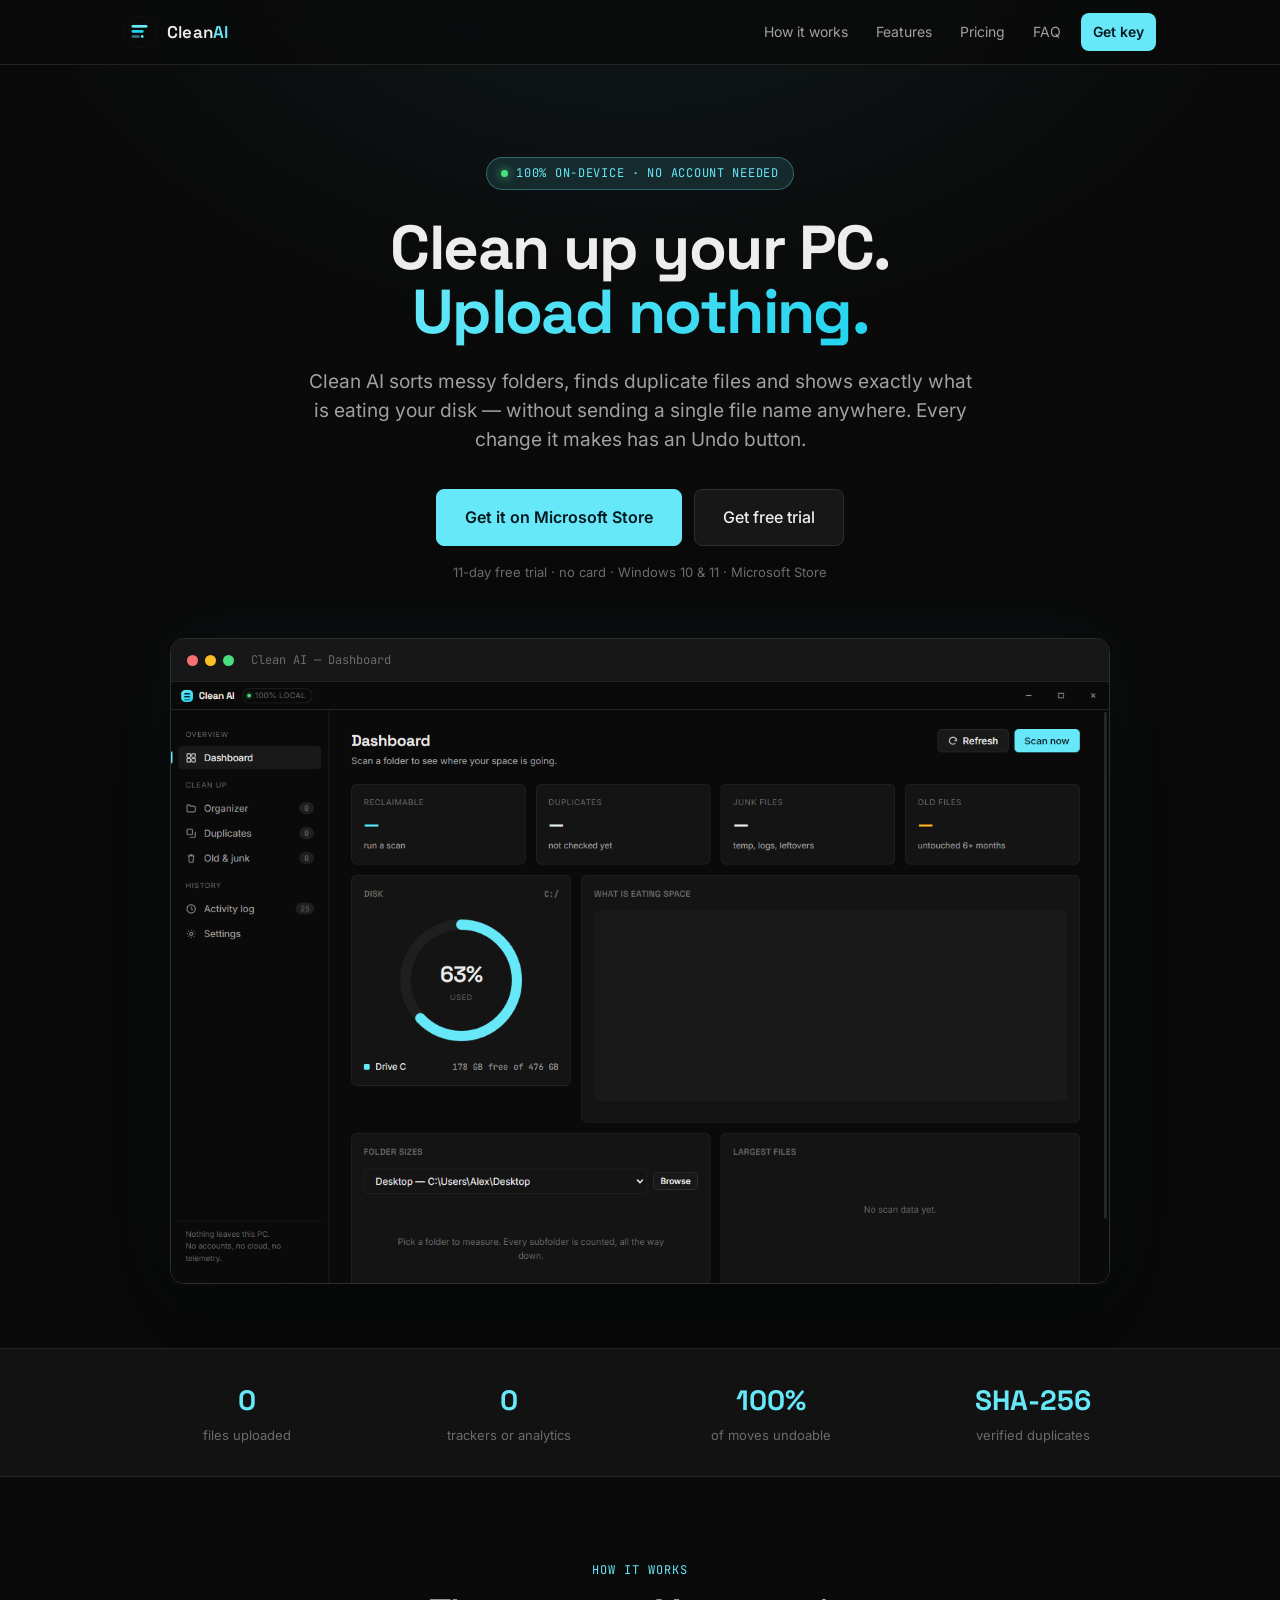
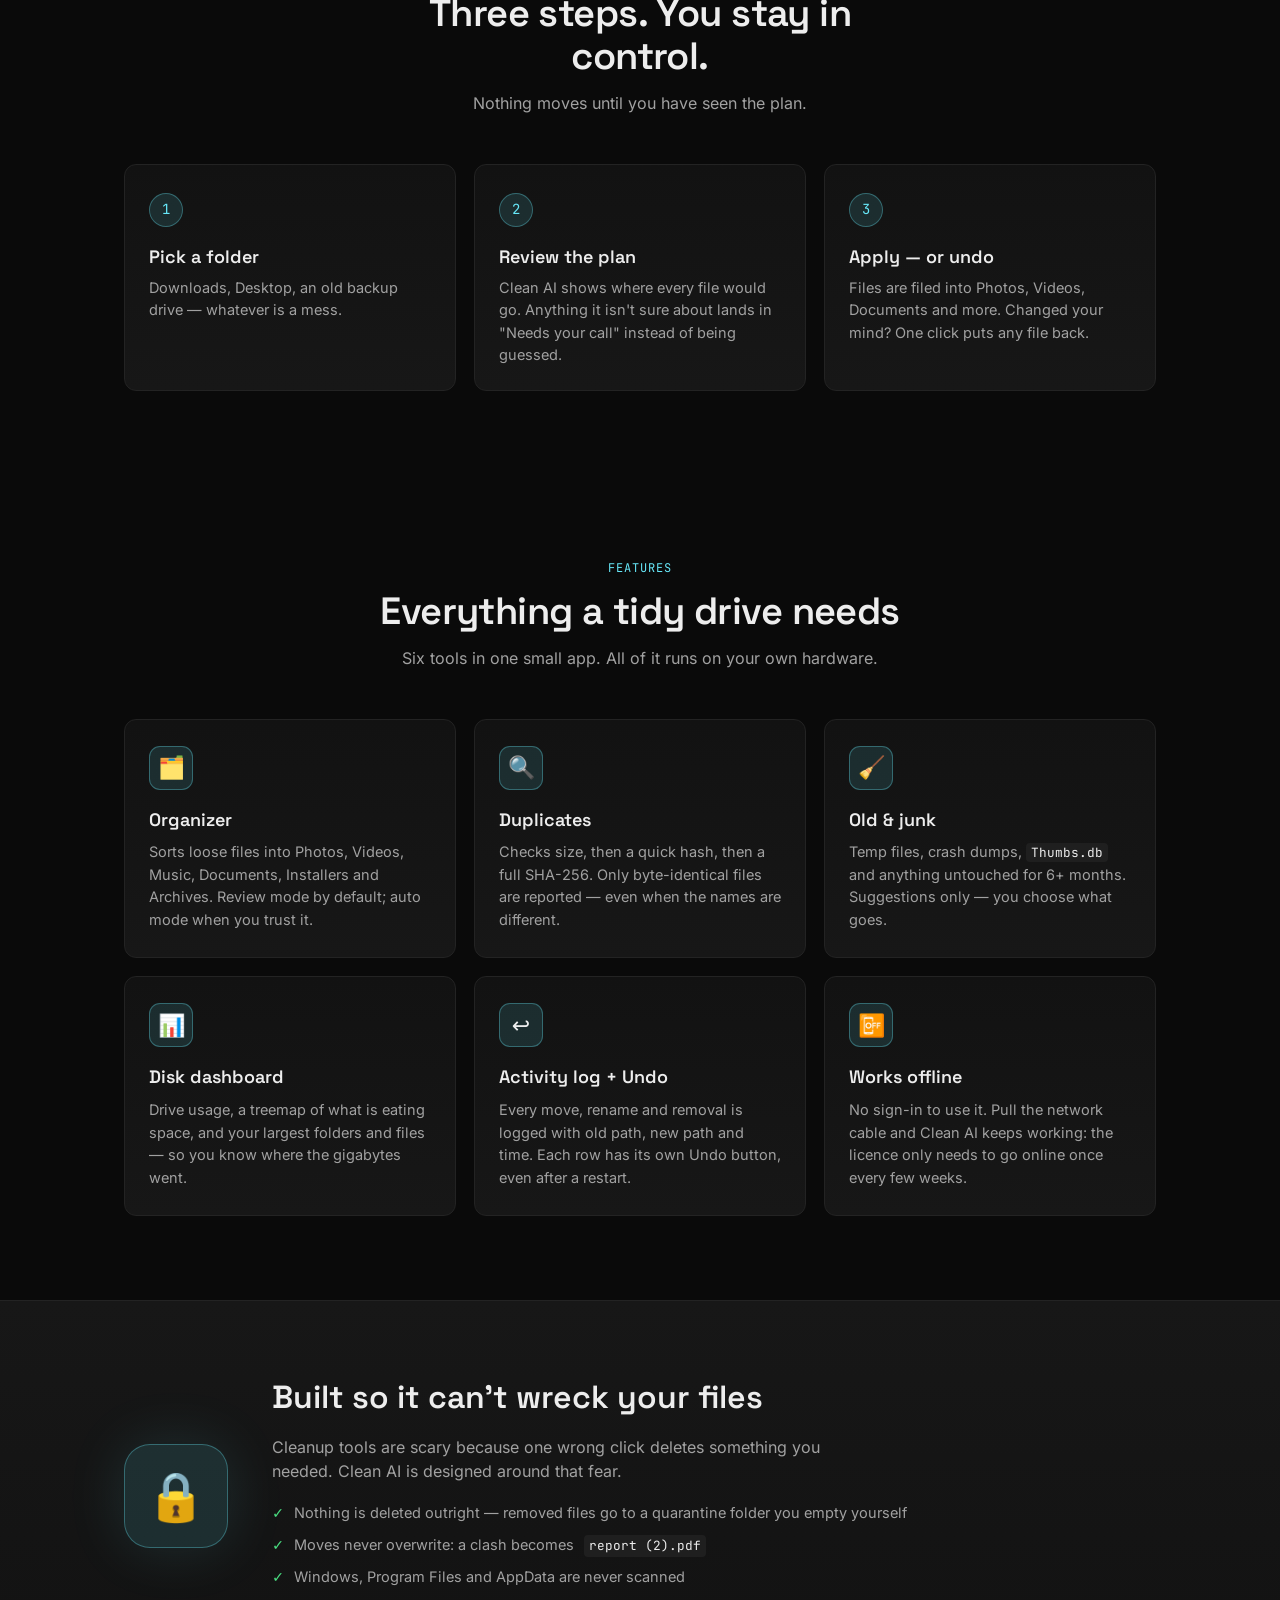
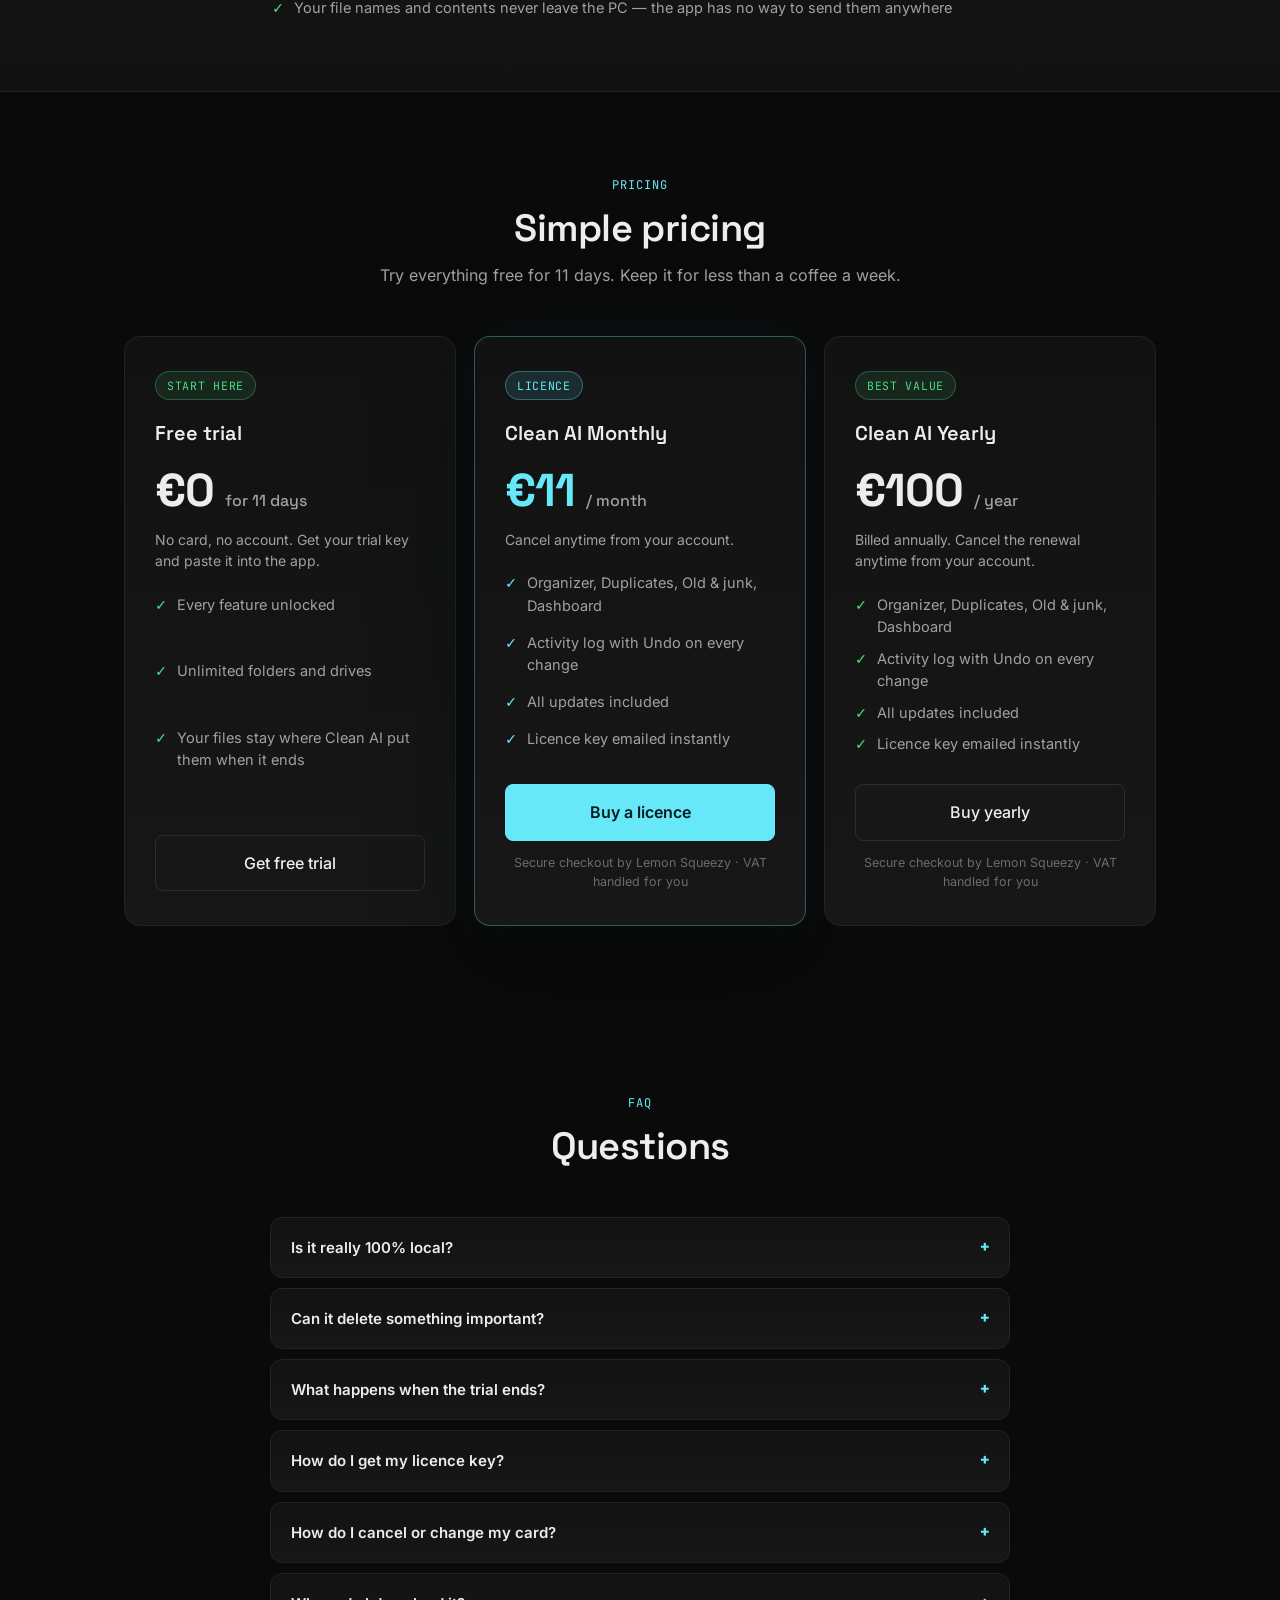
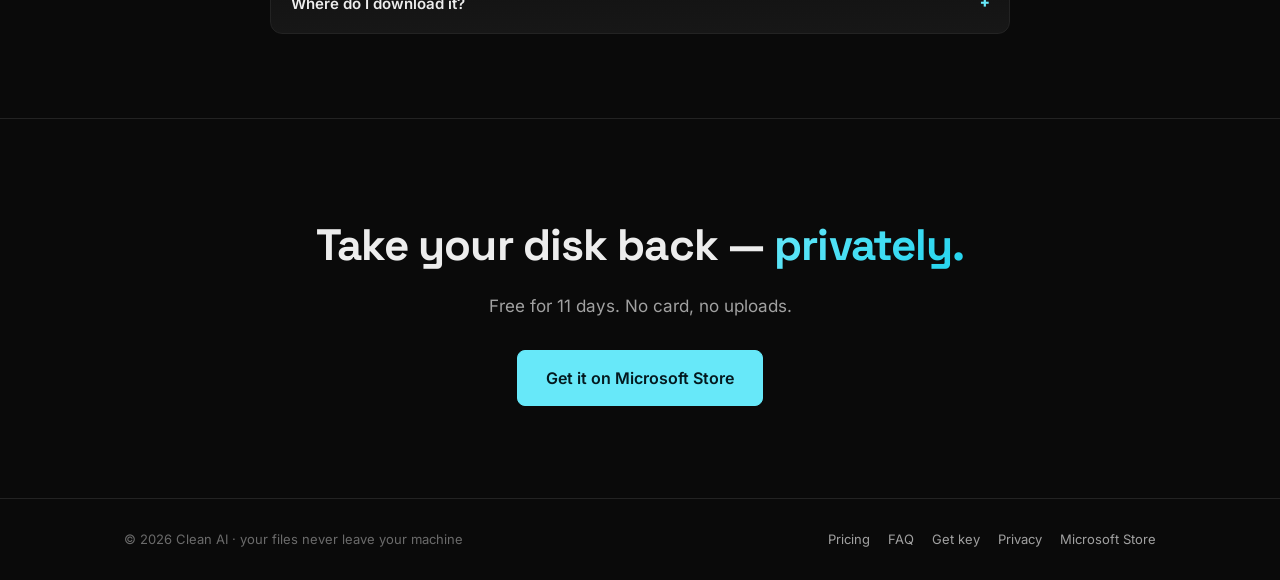
==== docs/index.html @ 7ad72313 "Website: real checkout link for the yearly plan Buy yearly now opens the EUR 100/year Lemon Squeezy " ====
<!DOCTYPE html>
<html lang="en">
<head>
  <meta charset="UTF-8" />
  <meta name="viewport" content="width=device-width, initial-scale=1.0" />
  <meta http-equiv="Content-Security-Policy" content="default-src 'self'; connect-src https://api.lemonsqueezy.com; img-src 'self' data:; base-uri 'self'; form-action 'self'" />
  <title>Clean AI — private file organizer for Windows</title>
  <meta name="description" content="Sort messy folders, find duplicate files and see what is eating your disk. Runs 100% on your PC: no cloud, no accounts, no telemetry. 11-day free trial." />
  <link rel="icon" type="image/png" href="assets/icon.png" />

  <!-- Social previews (Reddit, X, Discord, Product Hunt) -->
  <meta property="og:type" content="website" />
  <meta property="og:url" content="https://alexloczy668-lab.github.io/clean-ai/" />
  <meta property="og:title" content="Clean AI — clean up your PC without uploading a single file" />
  <meta property="og:description" content="File organizer, duplicate finder and disk dashboard for Windows. 100% local. Every move can be undone." />
  <meta property="og:image" content="https://alexloczy668-lab.github.io/clean-ai/assets/dashboard.png" />
  <meta name="twitter:card" content="summary_large_image" />

  <!-- Fonts are self-hosted: this page makes no third-party requests. -->
  <link rel="stylesheet" href="fonts.css" />
  <link rel="stylesheet" href="styles.css" />
</head>
<body>
  <div class="site">
    <header class="nav">
      <div class="container">
        <a href="index.html" class="brand">
          <img src="assets/icon.png" alt="" />
          <span class="name">Clean<span>AI</span></span>
        </a>
        <nav class="nav-links">
          <a href="#how" class="hide-sm">How it works</a>
          <a href="#features" class="hide-sm">Features</a>
          <a href="#pricing" class="hide-sm">Pricing</a>
          <a href="#faq" class="hide-sm">FAQ</a>
          <a href="trial.html" class="cta">Get key</a>
        </nav>
      </div>
    </header>

    <!-- Hero -->
    <section class="hero">
      <div class="container">
        <span class="eyebrow"><span class="pip"></span>100% on-device · no account needed</span>
        <h1>Clean up your PC.<br /><span class="grad">Upload nothing.</span></h1>
        <p class="lede">
          Clean AI sorts messy folders, finds duplicate files and shows exactly what is eating
          your disk — without sending a single file name anywhere. Every change it makes has an Undo button.
        </p>
        <div class="hero-actions">
          <a href="#" class="btn primary lg" data-link="download">Get it on Microsoft Store</a>
          <a href="trial.html" class="btn lg">Get free trial</a>
        </div>
        <p class="fineprint">11-day free trial · no card · Windows 10 &amp; 11 · Microsoft Store</p>

        <div class="shot">
          <div class="shot-bar">
            <span class="dot"></span><span class="dot"></span><span class="dot"></span>
            <span class="title">Clean AI — Dashboard</span>
          </div>
          <img src="assets/dashboard.png" alt="Clean AI dashboard showing drive usage, reclaimable space, duplicates and junk counts" />
        </div>
      </div>
    </section>

    <!-- Proof strip -->
    <section class="proof">
      <div class="container proof-grid">
        <div><strong>0</strong><span>files uploaded</span></div>
        <div><strong>0</strong><span>trackers or analytics</span></div>
        <div><strong>100%</strong><span>of moves undoable</span></div>
        <div><strong>SHA-256</strong><span>verified duplicates</span></div>
      </div>
    </section>

    <!-- How it works -->
    <section class="section" id="how">
      <div class="container">
        <div class="section-head">
          <div class="kicker">How it works</div>
          <h2>Three steps. You stay in control.</h2>
          <p>Nothing moves until you have seen the plan.</p>
        </div>
        <ol class="how">
          <li><strong>Pick a folder</strong>Downloads, Desktop, an old backup drive — whatever is a mess.</li>
          <li><strong>Review the plan</strong>Clean AI shows where every file would go. Anything it isn't sure about lands in "Needs your call" instead of being guessed.</li>
          <li><strong>Apply — or undo</strong>Files are filed into Photos, Videos, Documents and more. Changed your mind? One click puts any file back.</li>
        </ol>
      </div>
    </section>

    <!-- Features -->
    <section class="section" id="features">
      <div class="container">
        <div class="section-head">
          <div class="kicker">Features</div>
          <h2>Everything a tidy drive needs</h2>
          <p>Six tools in one small app. All of it runs on your own hardware.</p>
        </div>
        <div class="features">
          <div class="feature">
            <div class="f-icon">🗂️</div>
            <h3>Organizer</h3>
            <p>Sorts loose files into Photos, Videos, Music, Documents, Installers and Archives. Review mode by default; auto mode when you trust it.</p>
          </div>
          <div class="feature">
            <div class="f-icon">🔍</div>
            <h3>Duplicates</h3>
            <p>Checks size, then a quick hash, then a full SHA-256. Only byte-identical files are reported — even when the names are different.</p>
          </div>
          <div class="feature">
            <div class="f-icon">🧹</div>
            <h3>Old &amp; junk</h3>
            <p>Temp files, crash dumps, <code>Thumbs.db</code> and anything untouched for 6+ months. Suggestions only — you choose what goes.</p>
          </div>
          <div class="feature">
            <div class="f-icon">📊</div>
            <h3>Disk dashboard</h3>
            <p>Drive usage, a treemap of what is eating space, and your largest folders and files — so you know where the gigabytes went.</p>
          </div>
          <div class="feature">
            <div class="f-icon">↩️</div>
            <h3>Activity log + Undo</h3>
            <p>Every move, rename and removal is logged with old path, new path and time. Each row has its own Undo button, even after a restart.</p>
          </div>
          <div class="feature">
            <div class="f-icon">📴</div>
            <h3>Works offline</h3>
            <p>No sign-in to use it. Pull the network cable and Clean AI keeps working: the licence only needs to go online once every few weeks.</p>
          </div>
        </div>
      </div>
    </section>

    <!-- Safety band -->
    <section class="band" id="safety">
      <div class="container">
        <div class="inner">
          <div class="lock">🔒</div>
          <div>
            <h2>Built so it can't wreck your files</h2>
            <p>Cleanup tools are scary because one wrong click deletes something you needed. Clean AI is designed around that fear.</p>
            <ul class="checks">
              <li>Nothing is deleted outright — removed files go to a quarantine folder you empty yourself</li>
              <li>Moves never overwrite: a clash becomes <code>report (2).pdf</code></li>
              <li>Windows, Program Files and AppData are never scanned</li>
              <li>Your file names and contents never leave the PC — the app has no way to send them anywhere</li>
            </ul>
          </div>
        </div>
      </div>
    </section>

    <!-- Pricing -->
    <section class="section" id="pricing">
      <div class="container">
        <div class="section-head">
          <div class="kicker">Pricing</div>
          <h2>Simple pricing</h2>
          <p>Try everything free for 11 days. Keep it for less than a coffee a week.</p>
        </div>
        <div class="pricing">
          <div class="plan">
            <span class="tag">Start here</span>
            <h3>Free trial</h3>
            <div class="amt">€0 <small>for 11 days</small></div>
            <p class="sub">No card, no account. Get your trial key and paste it into the app.</p>
            <ul class="checks">
              <li>Every feature unlocked</li>
              <li>Unlimited folders and drives</li>
              <li>Your files stay where Clean AI put them when it ends</li>
            </ul>
            <a href="trial.html" class="btn block lg">Get free trial</a>
          </div>
          <div class="plan featured">
            <span class="tag">Licence</span>
            <h3>Clean AI Monthly</h3>
            <div class="amt">€11 <small>/ month</small></div>
            <p class="sub">Cancel anytime from your account.</p>
            <ul class="checks">
              <li>Organizer, Duplicates, Old &amp; junk, Dashboard</li>
              <li>Activity log with Undo on every change</li>
              <li>All updates included</li>
              <li>Licence key emailed instantly</li>
            </ul>
            <a href="#" class="btn primary block lg" data-link="checkout">Buy a licence</a>
            <p class="note">Secure checkout by Lemon Squeezy · VAT handled for you</p>
          </div>
          <div class="plan">
            <span class="tag">Best value</span>
            <h3>Clean AI Yearly</h3>
            <div class="amt">€100 <small>/ year</small></div>
            <p class="sub">Billed annually. Cancel the renewal anytime from your account.</p>
            <ul class="checks">
              <li>Organizer, Duplicates, Old &amp; junk, Dashboard</li>
              <li>Activity log with Undo on every change</li>
              <li>All updates included</li>
              <li>Licence key emailed instantly</li>
            </ul>
            <a href="#" class="btn block lg" data-link="checkoutYearly">Buy yearly</a>
            <p class="note">Secure checkout by Lemon Squeezy · VAT handled for you</p>
          </div>
        </div>
      </div>
    </section>

    <!-- FAQ -->
    <section class="section" id="faq">
      <div class="container">
        <div class="section-head">
          <div class="kicker">FAQ</div>
          <h2>Questions</h2>
        </div>
        <div class="faq">
          <details>
            <summary>Is it really 100% local?</summary>
            <p>Yes. Scanning, sorting, hashing and the dashboard all run on your PC. The app only goes online for the licence check (your key plus an anonymous device ID, about every 14 days), and it sends nothing about your files. Updates come through the Microsoft Store.</p>
          </details>
          <details>
            <summary>Can it delete something important?</summary>
            <p>It never deletes outright. "Remove" moves files into a quarantine folder, and every action in the activity log can be undone. System folders are skipped entirely.</p>
          </details>
          <details>
            <summary>What happens when the trial ends?</summary>
            <p>The app asks for a licence key. Your files stay exactly where Clean AI put them, and nothing is locked or hidden.</p>
          </details>
          <details>
            <summary>How do I get my licence key?</summary>
            <p>After checkout Lemon Squeezy emails it to you straight away. Paste it into the app under Settings → Licence. Lost it? Open <a href="#" data-link="orders">My Orders</a> and sign in with your email.</p>
          </details>
          <details>
            <summary>How do I cancel or change my card?</summary>
            <p>Open <a href="#" data-link="orders">My Orders</a> and sign in with the email you bought with. Your renewal date is shown in the app, in the bottom-left corner.</p>
          </details>
          <details>
            <summary>Where do I download it?</summary>
            <p>From the <a href="#" data-link="download">Microsoft Store</a>. Microsoft checks and signs the app, and the Store installs updates for you.</p>
          </details>
        </div>
      </div>
    </section>

    <!-- Final CTA -->
    <section class="cta-band">
      <div class="container">
        <h2>Take your disk back — <span class="grad">privately.</span></h2>
        <p>Free for 11 days. No card, no uploads.</p>
        <a href="#" class="btn primary lg" data-link="download">Get it on Microsoft Store</a>
      </div>
    </section>

    <footer class="site-foot">
      <div class="container">
        <span>© 2026 Clean AI · your files never leave your machine</span>
        <span class="links">
          <a href="#pricing">Pricing</a>
          <a href="#faq">FAQ</a>
          <a href="trial.html">Get key</a>
          <a href="privacy.html">Privacy</a>
          <a href="#" data-link="download">Microsoft Store</a>
        </span>
      </div>
    </footer>
  </div>
  <script src="app.js"></script>
</body>
</html>
---- docs/fonts.css ----
/* latin-ext */
@font-face {
  font-family: 'Inter';
  font-style: normal;
  font-weight: 400;
  font-display: swap;
  src: url(fonts/Inter-400-ext.woff2) format('woff2');
  unicode-range: U+0100-02BA, U+02BD-02C5, U+02C7-02CC, U+02CE-02D7, U+02DD-02FF, U+0304, U+0308, U+0329, U+1D00-1DBF, U+1E00-1E9F, U+1EF2-1EFF, U+2020, U+20A0-20AB, U+20AD-20C0, U+2113, U+2C60-2C7F, U+A720-A7FF;
}
/* latin */
@font-face {
  font-family: 'Inter';
  font-style: normal;
  font-weight: 400;
  font-display: swap;
  src: url(fonts/Inter-400-latin.woff2) format('woff2');
  unicode-range: U+0000-00FF, U+0131, U+0152-0153, U+02BB-02BC, U+02C6, U+02DA, U+02DC, U+0304, U+0308, U+0329, U+2000-206F, U+20AC, U+2122, U+2191, U+2193, U+2212, U+2215, U+FEFF, U+FFFD;
}
/* latin-ext */
@font-face {
  font-family: 'Inter';
  font-style: normal;
  font-weight: 500;
  font-display: swap;
  src: url(fonts/Inter-500-ext.woff2) format('woff2');
  unicode-range: U+0100-02BA, U+02BD-02C5, U+02C7-02CC, U+02CE-02D7, U+02DD-02FF, U+0304, U+0308, U+0329, U+1D00-1DBF, U+1E00-1E9F, U+1EF2-1EFF, U+2020, U+20A0-20AB, U+20AD-20C0, U+2113, U+2C60-2C7F, U+A720-A7FF;
}
/* latin */
@font-face {
  font-family: 'Inter';
  font-style: normal;
  font-weight: 500;
  font-display: swap;
  src: url(fonts/Inter-500-latin.woff2) format('woff2');
  unicode-range: U+0000-00FF, U+0131, U+0152-0153, U+02BB-02BC, U+02C6, U+02DA, U+02DC, U+0304, U+0308, U+0329, U+2000-206F, U+20AC, U+2122, U+2191, U+2193, U+2212, U+2215, U+FEFF, U+FFFD;
}
/* latin-ext */
@font-face {
  font-family: 'Inter';
  font-style: normal;
  font-weight: 600;
  font-display: swap;
  src: url(fonts/Inter-600-ext.woff2) format('woff2');
  unicode-range: U+0100-02BA, U+02BD-02C5, U+02C7-02CC, U+02CE-02D7, U+02DD-02FF, U+0304, U+0308, U+0329, U+1D00-1DBF, U+1E00-1E9F, U+1EF2-1EFF, U+2020, U+20A0-20AB, U+20AD-20C0, U+2113, U+2C60-2C7F, U+A720-A7FF;
}
/* latin */
@font-face {
  font-family: 'Inter';
  font-style: normal;
  font-weight: 600;
  font-display: swap;
  src: url(fonts/Inter-600-latin.woff2) format('woff2');
  unicode-range: U+0000-00FF, U+0131, U+0152-0153, U+02BB-02BC, U+02C6, U+02DA, U+02DC, U+0304, U+0308, U+0329, U+2000-206F, U+20AC, U+2122, U+2191, U+2193, U+2212, U+2215, U+FEFF, U+FFFD;
}
/* latin-ext */
@font-face {
  font-family: 'JetBrains Mono';
  font-style: normal;
  font-weight: 400;
  font-display: swap;
  src: url(fonts/JetBrainsMono-400-ext.woff2) format('woff2');
  unicode-range: U+0100-02BA, U+02BD-02C5, U+02C7-02CC, U+02CE-02D7, U+02DD-02FF, U+0304, U+0308, U+0329, U+1D00-1DBF, U+1E00-1E9F, U+1EF2-1EFF, U+2020, U+20A0-20AB, U+20AD-20C0, U+2113, U+2C60-2C7F, U+A720-A7FF;
}
/* latin */
@font-face {
  font-family: 'JetBrains Mono';
  font-style: normal;
  font-weight: 400;
  font-display: swap;
  src: url(fonts/JetBrainsMono-400-latin.woff2) format('woff2');
  unicode-range: U+0000-00FF, U+0131, U+0152-0153, U+02BB-02BC, U+02C6, U+02DA, U+02DC, U+0304, U+0308, U+0329, U+2000-206F, U+20AC, U+2122, U+2191, U+2193, U+2212, U+2215, U+FEFF, U+FFFD;
}
/* latin-ext */
@font-face {
  font-family: 'JetBrains Mono';
  font-style: normal;
  font-weight: 500;
  font-display: swap;
  src: url(fonts/JetBrainsMono-500-ext.woff2) format('woff2');
  unicode-range: U+0100-02BA, U+02BD-02C5, U+02C7-02CC, U+02CE-02D7, U+02DD-02FF, U+0304, U+0308, U+0329, U+1D00-1DBF, U+1E00-1E9F, U+1EF2-1EFF, U+2020, U+20A0-20AB, U+20AD-20C0, U+2113, U+2C60-2C7F, U+A720-A7FF;
}
/* latin */
@font-face {
  font-family: 'JetBrains Mono';
  font-style: normal;
  font-weight: 500;
  font-display: swap;
  src: url(fonts/JetBrainsMono-500-latin.woff2) format('woff2');
  unicode-range: U+0000-00FF, U+0131, U+0152-0153, U+02BB-02BC, U+02C6, U+02DA, U+02DC, U+0304, U+0308, U+0329, U+2000-206F, U+20AC, U+2122, U+2191, U+2193, U+2212, U+2215, U+FEFF, U+FFFD;
}
/* latin-ext */
@font-face {
  font-family: 'Space Grotesk';
  font-style: normal;
  font-weight: 500;
  font-display: swap;
  src: url(fonts/SpaceGrotesk-500-ext.woff2) format('woff2');
  unicode-range: U+0100-02BA, U+02BD-02C5, U+02C7-02CC, U+02CE-02D7, U+02DD-02FF, U+0304, U+0308, U+0329, U+1D00-1DBF, U+1E00-1E9F, U+1EF2-1EFF, U+2020, U+20A0-20AB, U+20AD-20C0, U+2113, U+2C60-2C7F, U+A720-A7FF;
}
/* latin */
@font-face {
  font-family: 'Space Grotesk';
  font-style: normal;
  font-weight: 500;
  font-display: swap;
  src: url(fonts/SpaceGrotesk-500-latin.woff2) format('woff2');
  unicode-range: U+0000-00FF, U+0131, U+0152-0153, U+02BB-02BC, U+02C6, U+02DA, U+02DC, U+0304, U+0308, U+0329, U+2000-206F, U+20AC, U+2122, U+2191, U+2193, U+2212, U+2215, U+FEFF, U+FFFD;
}
/* latin-ext */
@font-face {
  font-family: 'Space Grotesk';
  font-style: normal;
  font-weight: 600;
  font-display: swap;
  src: url(fonts/SpaceGrotesk-600-ext.woff2) format('woff2');
  unicode-range: U+0100-02BA, U+02BD-02C5, U+02C7-02CC, U+02CE-02D7, U+02DD-02FF, U+0304, U+0308, U+0329, U+1D00-1DBF, U+1E00-1E9F, U+1EF2-1EFF, U+2020, U+20A0-20AB, U+20AD-20C0, U+2113, U+2C60-2C7F, U+A720-A7FF;
}
/* latin */
@font-face {
  font-family: 'Space Grotesk';
  font-style: normal;
  font-weight: 600;
  font-display: swap;
  src: url(fonts/SpaceGrotesk-600-latin.woff2) format('woff2');
  unicode-range: U+0000-00FF, U+0131, U+0152-0153, U+02BB-02BC, U+02C6, U+02DA, U+02DC, U+0304, U+0308, U+0329, U+2000-206F, U+20AC, U+2122, U+2191, U+2193, U+2212, U+2215, U+FEFF, U+FFFD;
}
/* latin-ext */
@font-face {
  font-family: 'Space Grotesk';
  font-style: normal;
  font-weight: 700;
  font-display: swap;
  src: url(fonts/SpaceGrotesk-700-ext.woff2) format('woff2');
  unicode-range: U+0100-02BA, U+02BD-02C5, U+02C7-02CC, U+02CE-02D7, U+02DD-02FF, U+0304, U+0308, U+0329, U+1D00-1DBF, U+1E00-1E9F, U+1EF2-1EFF, U+2020, U+20A0-20AB, U+20AD-20C0, U+2113, U+2C60-2C7F, U+A720-A7FF;
}
/* latin */
@font-face {
  font-family: 'Space Grotesk';
  font-style: normal;
  font-weight: 700;
  font-display: swap;
  src: url(fonts/SpaceGrotesk-700-latin.woff2) format('woff2');
  unicode-range: U+0000-00FF, U+0131, U+0152-0153, U+02BB-02BC, U+02C6, U+02DA, U+02DC, U+0304, U+0308, U+0329, U+2000-206F, U+20AC, U+2122, U+2191, U+2193, U+2212, U+2215, U+FEFF, U+FFFD;
}
---- docs/styles.css ----
/* Clean AI — website. Palette mirrors the desktop app. */
:root {
  --bg: #0a0a0a;
  --surface: #121212;
  --surface-2: #171717;
  --surface-3: #1f1f1f;
  --border: #232323;
  --border-strong: #2e2e2e;

  --text: #ededed;
  --text-dim: #a1a1a1;
  --text-faint: #6b6b6b;

  --accent: #67e8f9;
  --accent-2: #22d3ee;
  --accent-hover: #8beefb;
  --accent-ink: #04191f;
  --accent-dim: rgba(103, 232, 249, 0.12);
  --accent-line: rgba(103, 232, 249, 0.32);

  --warn: #fbbf24;
  --danger: #f87171;
  --ok: #4ade80;

  --radius: 12px;
  --radius-sm: 8px;
  --ease: cubic-bezier(0.22, 1, 0.36, 1);

  --sans: 'Inter', -apple-system, 'Segoe UI', system-ui, sans-serif;
  --display: 'Space Grotesk', 'Inter', 'Segoe UI', sans-serif;
  --mono: 'JetBrains Mono', 'Cascadia Mono', Consolas, monospace;
}

* { box-sizing: border-box; margin: 0; padding: 0; }
html { scroll-behavior: smooth; scroll-padding-top: 76px; }

body {
  font-family: var(--sans);
  background: var(--bg);
  color: var(--text);
  font-size: 15px;
  line-height: 1.55;
  -webkit-font-smoothing: antialiased;
  min-height: 100vh;
  display: flex;
  flex-direction: column;
  overflow-x: hidden;
}
body::before {
  content: "";
  position: fixed;
  inset: 0;
  background: radial-gradient(60rem 40rem at 50% -10%, rgba(103, 232, 249, 0.07), transparent 70%);
  pointer-events: none;
  z-index: 0;
}

::selection { background: var(--accent-dim); color: var(--accent); }
::-webkit-scrollbar { width: 10px; height: 10px; }
::-webkit-scrollbar-track { background: transparent; }
::-webkit-scrollbar-thumb { background: #262626; border-radius: 6px; }

a { color: var(--accent); text-decoration: none; }
a:hover { text-decoration: underline; }
img { max-width: 100%; }
button { font: inherit; color: inherit; background: none; border: none; cursor: pointer; }
code {
  font-family: var(--mono);
  font-size: 0.88em;
  color: var(--text);
  background: var(--surface-3);
  padding: 1px 5px;
  border-radius: 4px;
}
:focus-visible { outline: 2px solid var(--accent); outline-offset: 2px; }

.hidden { display: none !important; }
.site { position: relative; z-index: 1; flex: 1; display: flex; flex-direction: column; }
.container { width: 100%; max-width: 1080px; margin: 0 auto; padding: 0 24px; }

/* ---------- Brand ---------- */
.brand { display: inline-flex; align-items: center; gap: 11px; color: var(--text); }
.brand:hover { text-decoration: none; }
.brand img { width: 32px; height: 32px; border-radius: 8px; }
.brand .name { font-family: var(--display); font-weight: 600; font-size: 17px; letter-spacing: 0.01em; }
.brand .name span { color: var(--accent); }

/* ---------- Nav ---------- */
.nav {
  position: sticky;
  top: 0;
  z-index: 20;
  backdrop-filter: blur(12px);
  -webkit-backdrop-filter: blur(12px);
  background: rgba(10, 10, 10, 0.75);
  border-bottom: 1px solid var(--border);
}
.nav .container { display: flex; align-items: center; justify-content: space-between; height: 64px; gap: 16px; }
.nav-links { display: flex; align-items: center; gap: 4px; }
.nav-links a {
  color: var(--text-dim);
  font-size: 14px;
  padding: 8px 12px;
  border-radius: var(--radius-sm);
  transition: color 0.14s var(--ease), background 0.14s var(--ease);
}
.nav-links a:hover { color: var(--text); background: var(--surface-2); text-decoration: none; }
.nav-links a.signin { color: var(--text); border: 1px solid var(--border-strong); margin-left: 6px; }
.nav-links a.cta { color: var(--accent-ink); background: var(--accent); font-weight: 600; margin-left: 4px; }
.nav-links a.cta:hover { background: var(--accent-hover); }

/* ---------- Buttons ---------- */
.btn {
  display: inline-flex;
  align-items: center;
  justify-content: center;
  gap: 8px;
  padding: 12px 20px;
  border-radius: var(--radius-sm);
  border: 1px solid var(--border-strong);
  background: var(--surface-2);
  color: var(--text);
  font-weight: 500;
  font-size: 15px;
  white-space: nowrap;
  transition: background 0.14s var(--ease), border-color 0.14s var(--ease), transform 0.08s var(--ease), opacity 0.14s;
}
.btn:hover { background: var(--surface-3); border-color: #3a3a3a; text-decoration: none; }
.btn:active { transform: translateY(1px); }
.btn:disabled { opacity: 0.55; cursor: not-allowed; }
.btn.primary { background: var(--accent); border-color: var(--accent); color: var(--accent-ink); font-weight: 600; }
.btn.primary:hover { background: var(--accent-hover); border-color: var(--accent-hover); }
.btn.ghost { background: transparent; border-color: transparent; color: var(--text-dim); }
.btn.ghost:hover { background: var(--surface-2); color: var(--text); }
.btn.lg { padding: 15px 28px; font-size: 16px; }
.btn.block { width: 100%; }
.btn .spinner {
  width: 15px; height: 15px;
  border: 2px solid currentColor;
  border-right-color: transparent;
  border-radius: 50%;
  animation: spin 0.6s linear infinite;
}
@keyframes spin { to { transform: rotate(360deg); } }

/* ---------- Hero ---------- */
.hero { text-align: center; padding: 92px 0 64px; }
.eyebrow {
  display: inline-flex;
  align-items: center;
  gap: 8px;
  font-family: var(--mono);
  font-size: 12px;
  letter-spacing: 0.06em;
  text-transform: uppercase;
  color: var(--accent);
  background: var(--accent-dim);
  border: 1px solid var(--accent-line);
  padding: 6px 14px;
  border-radius: 999px;
  margin-bottom: 26px;
}
.eyebrow .pip { width: 7px; height: 7px; border-radius: 50%; background: var(--ok); box-shadow: 0 0 10px var(--ok); }
.hero h1 {
  font-family: var(--display);
  font-size: clamp(36px, 6.4vw, 62px);
  line-height: 1.04;
  letter-spacing: -0.025em;
  font-weight: 700;
  max-width: 15ch;
  margin: 0 auto 22px;
}
.grad {
  background: linear-gradient(135deg, var(--accent), var(--accent-2));
  -webkit-background-clip: text;
  background-clip: text;
  -webkit-text-fill-color: transparent;
}
.hero .lede { font-size: clamp(16px, 2.3vw, 19px); color: var(--text-dim); max-width: 56ch; margin: 0 auto 34px; }
.hero-actions { display: flex; gap: 12px; justify-content: center; flex-wrap: wrap; margin-bottom: 16px; }
.fineprint { color: var(--text-faint); font-size: 13px; }

.shot {
  max-width: 940px;
  margin: 56px auto 0;
  border-radius: 14px;
  border: 1px solid var(--border-strong);
  background: var(--surface);
  box-shadow: 0 40px 120px rgba(0, 0, 0, 0.6), 0 0 80px rgba(103, 232, 249, 0.06);
  overflow: hidden;
}
.shot-bar { display: flex; align-items: center; gap: 7px; padding: 12px 16px; border-bottom: 1px solid var(--border); background: var(--surface-2); }
.shot-bar .dot { width: 11px; height: 11px; border-radius: 50%; }
.shot-bar .dot:nth-child(1) { background: #f87171; }
.shot-bar .dot:nth-child(2) { background: #fbbf24; }
.shot-bar .dot:nth-child(3) { background: #4ade80; }
.shot-bar .title { margin-left: 10px; font-family: var(--mono); font-size: 12px; color: var(--text-faint); }
.shot img { display: block; width: 100%; height: auto; user-select: none; -webkit-user-drag: none; }

/* ---------- Proof strip ---------- */
.proof { border-top: 1px solid var(--border); border-bottom: 1px solid var(--border); background: var(--surface); }
.proof-grid { display: grid; grid-template-columns: repeat(4, 1fr); gap: 16px; padding: 30px 24px; text-align: center; }
.proof-grid strong { display: block; font-family: var(--display); font-size: 28px; font-weight: 700; color: var(--accent); }
.proof-grid span { color: var(--text-faint); font-size: 13px; }

/* ---------- Sections ---------- */
.section { padding: 84px 0; }
.section-head { text-align: center; max-width: 60ch; margin: 0 auto 48px; }
.kicker { font-family: var(--mono); font-size: 12px; letter-spacing: 0.08em; text-transform: uppercase; color: var(--accent); margin-bottom: 12px; }
.section-head h2 { font-family: var(--display); font-size: clamp(26px, 4vw, 38px); font-weight: 600; letter-spacing: -0.015em; margin-bottom: 12px; line-height: 1.15; }
.section-head p { color: var(--text-dim); font-size: 16px; }

/* how it works */
.how { display: grid; grid-template-columns: repeat(3, 1fr); gap: 18px; list-style: none; counter-reset: step; }
.how li {
  position: relative;
  background: linear-gradient(180deg, var(--surface), var(--surface-2));
  border: 1px solid var(--border);
  border-radius: var(--radius);
  padding: 28px 24px 24px;
  color: var(--text-dim);
  font-size: 14.5px;
}
.how li::before {
  counter-increment: step;
  content: counter(step);
  display: grid; place-items: center;
  width: 32px; height: 32px;
  border-radius: 50%;
  background: var(--accent-dim);
  border: 1px solid var(--accent-line);
  color: var(--accent);
  font-family: var(--mono);
  font-size: 14px;
  margin-bottom: 16px;
}
.how li strong { display: block; color: var(--text); font-family: var(--display); font-size: 18px; font-weight: 600; margin-bottom: 6px; }

/* features */
.features { display: grid; grid-template-columns: repeat(3, 1fr); gap: 18px; }
.feature {
  background: linear-gradient(180deg, var(--surface), var(--surface-2));
  border: 1px solid var(--border);
  border-radius: var(--radius);
  padding: 26px 24px;
  transition: border-color 0.16s var(--ease), transform 0.16s var(--ease);
}
.feature:hover { border-color: var(--accent-line); transform: translateY(-3px); }
.f-icon {
  width: 44px; height: 44px;
  border-radius: 11px;
  display: grid; place-items: center;
  font-size: 22px;
  margin-bottom: 16px;
  background: var(--accent-dim);
  border: 1px solid var(--accent-line);
}
.feature h3 { font-family: var(--display); font-size: 18px; font-weight: 600; margin-bottom: 8px; }
.feature p { color: var(--text-dim); font-size: 14.5px; }

/* safety band */
.band { background: linear-gradient(180deg, var(--surface-2), var(--surface)); border-top: 1px solid var(--border); border-bottom: 1px solid var(--border); }
.band .inner { display: flex; align-items: center; gap: 44px; padding: 72px 0; }
.band .lock {
  flex: none;
  width: 104px; height: 104px;
  border-radius: 26px;
  display: grid; place-items: center;
  font-size: 48px;
  background: var(--accent-dim);
  border: 1px solid var(--accent-line);
  box-shadow: 0 0 60px rgba(103, 232, 249, 0.12);
}
.band h2 { font-family: var(--display); font-size: clamp(24px, 4vw, 32px); font-weight: 600; margin-bottom: 12px; }
.band p { color: var(--text-dim); font-size: 16px; max-width: 60ch; }
.checks { list-style: none; margin-top: 18px; display: grid; gap: 9px; }
.checks li { color: var(--text-dim); font-size: 14.5px; display: flex; gap: 10px; align-items: baseline; }
.checks li::before { content: "✓"; color: var(--ok); font-weight: 700; flex: none; }

/* pricing */
.pricing { display: grid; grid-template-columns: repeat(3, 1fr); gap: 18px; max-width: 1080px; margin: 0 auto; }
.plan {
  background: linear-gradient(180deg, var(--surface), var(--surface-2));
  border: 1px solid var(--border);
  border-radius: 16px;
  padding: 34px 30px;
  display: flex;
  flex-direction: column;
}
.plan.featured { border-color: var(--accent-line); box-shadow: 0 30px 90px rgba(0, 0, 0, 0.5), 0 0 60px rgba(103, 232, 249, 0.06); }
.plan .tag {
  align-self: flex-start;
  font-family: var(--mono);
  font-size: 11.5px;
  letter-spacing: 0.06em;
  text-transform: uppercase;
  padding: 5px 11px;
  border-radius: 999px;
  margin-bottom: 18px;
  color: var(--ok);
  background: rgba(74, 222, 128, 0.1);
  border: 1px solid rgba(74, 222, 128, 0.3);
}
.plan.featured .tag { color: var(--accent); background: var(--accent-dim); border-color: var(--accent-line); }
.plan h3 { font-family: var(--display); font-size: 20px; font-weight: 600; }
.plan .amt { font-family: var(--display); font-weight: 700; font-size: 46px; letter-spacing: -0.02em; margin: 6px 0 2px; }
.plan.featured .amt { color: var(--accent); }
.plan .amt small { font-size: 16px; color: var(--text-dim); font-weight: 500; letter-spacing: 0; }
.plan .sub { color: var(--text-dim); font-size: 14px; margin-bottom: 22px; }
.plan .checks { margin: 0 0 28px; flex: 1; }
.plan.featured .checks li::before { color: var(--accent); }
.plan .note { text-align: center; color: var(--text-faint); font-size: 12.5px; margin-top: 12px; }

/* FAQ */
.faq { max-width: 740px; margin: 0 auto; display: grid; gap: 10px; }
.faq details {
  background: linear-gradient(180deg, var(--surface), var(--surface-2));
  border: 1px solid var(--border);
  border-radius: var(--radius);
  padding: 0 20px;
  transition: border-color 0.14s var(--ease);
}
.faq details[open] { border-color: var(--accent-line); }
.faq summary { cursor: pointer; list-style: none; padding: 18px 0; font-weight: 600; display: flex; justify-content: space-between; gap: 16px; }
.faq summary::-webkit-details-marker { display: none; }
.faq summary::after { content: "+"; color: var(--accent); font-family: var(--mono); }
.faq details[open] summary::after { content: "−"; }
.faq details p { color: var(--text-dim); padding-bottom: 18px; font-size: 15px; }

/* final CTA */
.cta-band { text-align: center; padding: 92px 0; border-top: 1px solid var(--border); }
.cta-band h2 { font-family: var(--display); font-size: clamp(28px, 5vw, 44px); font-weight: 700; letter-spacing: -0.02em; margin-bottom: 14px; }
.cta-band p { color: var(--text-dim); font-size: 17px; margin-bottom: 30px; }

/* footer */
.site-foot { border-top: 1px solid var(--border); padding: 30px 0; position: relative; z-index: 1; }
.site-foot .container { display: flex; align-items: center; justify-content: space-between; gap: 16px; flex-wrap: wrap; color: var(--text-faint); font-size: 13px; }
.site-foot .links { display: flex; gap: 18px; flex-wrap: wrap; }
.site-foot a { color: var(--text-dim); }

/* ============================================================
   Sign-in + account pages
   ============================================================ */
.auth { flex: 1; display: flex; flex-direction: column; justify-content: center; width: 100%; max-width: 460px; margin: 0 auto; padding: 56px 20px; }
.auth.wide { max-width: 760px; }
.card {
  background: linear-gradient(180deg, var(--surface), var(--surface-2));
  border: 1px solid var(--border);
  border-radius: var(--radius);
  padding: 34px 30px;
  box-shadow: 0 20px 60px rgba(0, 0, 0, 0.45);
}
.card h1 { font-family: var(--display); font-size: 24px; font-weight: 600; letter-spacing: -0.01em; margin-bottom: 6px; }
.card .sub { color: var(--text-dim); font-size: 14px; margin-bottom: 26px; }

.field { margin-bottom: 18px; }
.field label { display: block; font-size: 12px; text-transform: uppercase; letter-spacing: 0.06em; color: var(--text-faint); margin-bottom: 7px; font-family: var(--mono); }
.input {
  width: 100%;
  background: var(--bg);
  border: 1px solid var(--border-strong);
  border-radius: var(--radius-sm);
  color: var(--text);
  padding: 13px 14px;
  font-family: var(--mono);
  font-size: 14px;
  letter-spacing: 0.02em;
  transition: border-color 0.14s var(--ease), box-shadow 0.14s var(--ease);
}
.input::placeholder { color: var(--text-faint); }
.input:focus { outline: none; border-color: var(--accent-line); box-shadow: 0 0 0 3px var(--accent-dim); }
.input.bad { border-color: rgba(248, 113, 113, 0.55); }
.hint { font-size: 12.5px; color: var(--text-faint); margin-top: 7px; }

.check-row { display: flex; align-items: center; gap: 9px; font-size: 14px; color: var(--text-dim); margin-bottom: 22px; cursor: pointer; }
.check-row input { accent-color: var(--accent); width: 16px; height: 16px; }

.alert { border-radius: var(--radius-sm); padding: 11px 14px; font-size: 13.5px; margin-bottom: 18px; border: 1px solid transparent; }
.alert.error { background: rgba(248, 113, 113, 0.09); border-color: rgba(248, 113, 113, 0.35); color: #fca5a5; }
.alert.ok { background: rgba(74, 222, 128, 0.08); border-color: rgba(74, 222, 128, 0.3); color: #86efac; }
.alert.warn { background: rgba(251, 191, 36, 0.08); border-color: rgba(251, 191, 36, 0.3); color: #fcd34d; }

.or { display: flex; align-items: center; gap: 12px; color: var(--text-faint); font-size: 12px; font-family: var(--mono); text-transform: uppercase; letter-spacing: 0.06em; margin: 22px 0; }
.or::before, .or::after { content: ""; flex: 1; height: 1px; background: var(--border); }
.stack { display: grid; gap: 10px; }
.below { text-align: center; margin-top: 22px; font-size: 14px; color: var(--text-dim); }

/* account */
.acct-head { display: flex; align-items: center; justify-content: space-between; gap: 16px; margin-bottom: 24px; flex-wrap: wrap; }
.acct-head h1 { font-family: var(--display); font-size: 28px; font-weight: 600; letter-spacing: -0.01em; }
.acct-head .who { color: var(--text-dim); font-size: 14px; margin-top: 2px; }
.panel {
  background: linear-gradient(180deg, var(--surface), var(--surface-2));
  border: 1px solid var(--border);
  border-radius: var(--radius);
  padding: 22px 24px;
  margin-bottom: 16px;
}
.panel .label { font-family: var(--mono); font-size: 11px; text-transform: uppercase; letter-spacing: 0.07em; color: var(--text-faint); margin-bottom: 12px; }
.panel-row { display: flex; align-items: center; justify-content: space-between; gap: 16px; flex-wrap: wrap; }
.plan-name { font-family: var(--display); font-size: 20px; font-weight: 600; }

.badge { display: inline-flex; align-items: center; gap: 7px; padding: 5px 12px; border-radius: 999px; font-size: 13px; font-weight: 600; border: 1px solid transparent; }
.badge .pip { width: 7px; height: 7px; border-radius: 50%; background: currentColor; }
.badge.active { color: var(--ok); background: rgba(74, 222, 128, 0.1); border-color: rgba(74, 222, 128, 0.3); }
.badge.warn { color: var(--warn); background: rgba(251, 191, 36, 0.1); border-color: rgba(251, 191, 36, 0.3); }
.badge.bad { color: var(--danger); background: rgba(248, 113, 113, 0.1); border-color: rgba(248, 113, 113, 0.3); }
.badge.test { color: var(--text-dim); background: var(--surface-3); border-color: var(--border-strong); font-family: var(--mono); font-size: 11px; font-weight: 500; }

.stats { display: grid; grid-template-columns: repeat(3, 1fr); gap: 16px; margin-top: 18px; padding-top: 18px; border-top: 1px dashed var(--border); }
.stats .k { font-family: var(--mono); font-size: 11px; text-transform: uppercase; letter-spacing: 0.06em; color: var(--text-faint); }
.stats .v { font-size: 15px; margin-top: 3px; }

.key-row { display: flex; align-items: center; gap: 10px; background: var(--bg); border: 1px solid var(--border-strong); border-radius: var(--radius-sm); padding: 10px 10px 10px 14px; }
.key-val { font-family: var(--mono); font-size: 14px; letter-spacing: 0.03em; flex: 1; word-break: break-all; }
.key-val.masked { color: var(--text-dim); }
.icon-btn { padding: 8px 11px; border-radius: 6px; border: 1px solid var(--border-strong); color: var(--text-dim); font-size: 12px; font-family: var(--mono); white-space: nowrap; }
.icon-btn:hover { color: var(--text); background: var(--surface-3); }
.icon-btn.copied { color: var(--ok); border-color: rgba(74, 222, 128, 0.4); }

.acct-actions { display: grid; grid-template-columns: repeat(3, 1fr); gap: 12px; }

.loading { display: grid; place-items: center; padding: 80px 0; }
.loading .spinner { width: 28px; height: 28px; border: 3px solid var(--accent); border-right-color: transparent; border-radius: 50%; animation: spin 0.7s linear infinite; }

/* ---------- Responsive ---------- */
@media (max-width: 860px) {
  .features, .how { grid-template-columns: 1fr; }
  .pricing { grid-template-columns: 1fr; }
  .proof-grid { grid-template-columns: repeat(2, 1fr); }
  .band .inner { flex-direction: column; text-align: center; }
  .band .checks { text-align: left; }
  .nav-links a.hide-sm { display: none; }
}
@media (max-width: 560px) {
  .container { padding: 0 16px; }
  .hero { padding: 60px 0 44px; }
  .section { padding: 60px 0; }
  .nav-links a.signin { margin-left: 0; }
  .brand .name { display: none; }
  .card { padding: 28px 20px; }
  .auth { padding: 36px 16px; }
  .stats { grid-template-columns: 1fr 1fr; }
  .acct-actions { grid-template-columns: 1fr; }
  .hero-actions .btn { width: 100%; }
}

/* ---- free-trial page ---- */
.keyshow { display: flex; align-items: center; gap: 12px; flex-wrap: wrap; padding: 14px 16px; margin-bottom: 20px; border: 1px solid var(--accent-line); background: var(--accent-dim); border-radius: var(--radius-sm); }
.keyshow-label { flex-basis: 100%; font-family: var(--mono); font-size: 11px; text-transform: uppercase; letter-spacing: 0.06em; color: var(--text-faint); }
.keyshow code { flex: 1; min-width: 0; font-family: var(--mono); font-size: 16px; color: var(--accent); user-select: all; word-break: break-word; }
.buy-more { margin-top: 26px; padding-top: 22px; border-top: 1px solid var(--border); }
.buy-title { font-weight: 600; font-size: 14px; margin-bottom: 12px; }
.buy-row { display: grid; grid-template-columns: 1fr 1fr; gap: 10px; }
@media (max-width: 560px) { .buy-row { grid-template-columns: 1fr; } }
.steps { margin: 0 0 22px 18px; padding: 0; color: var(--text-dim); font-size: 14px; line-height: 1.7; }
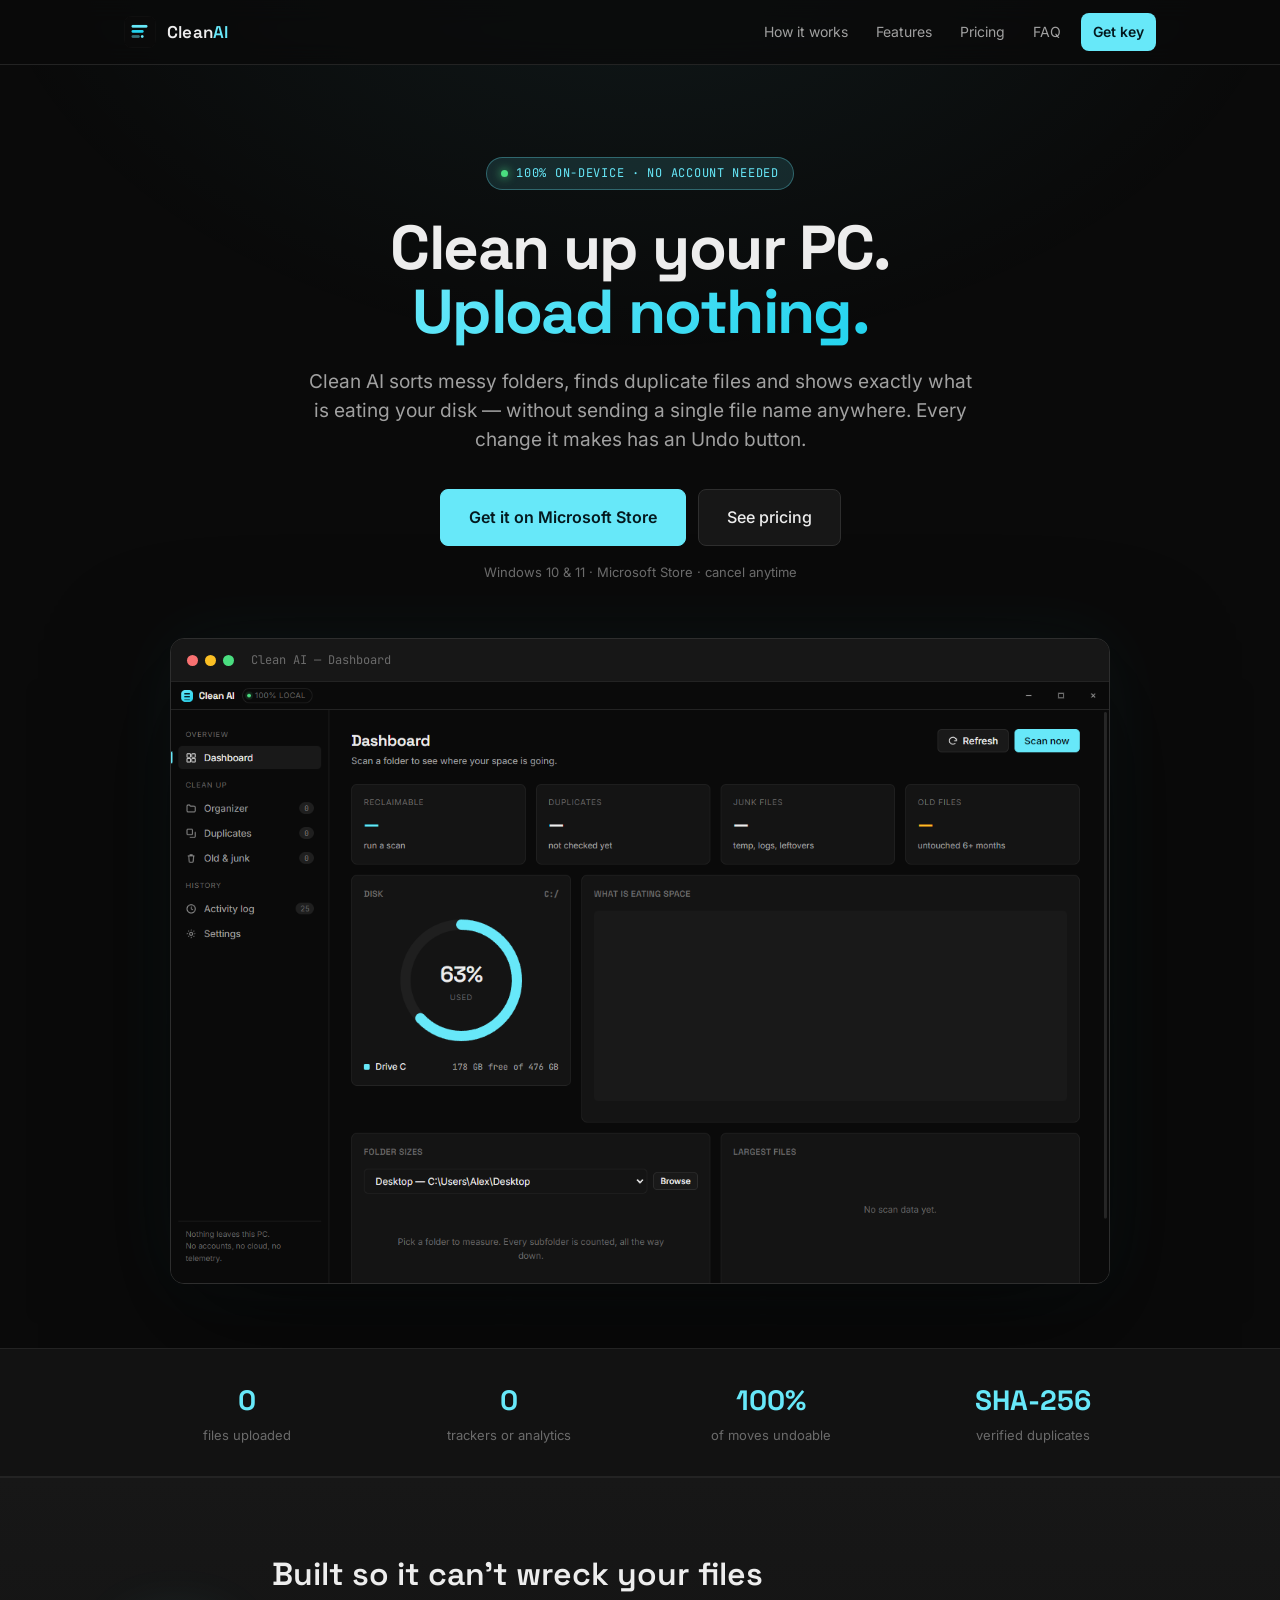
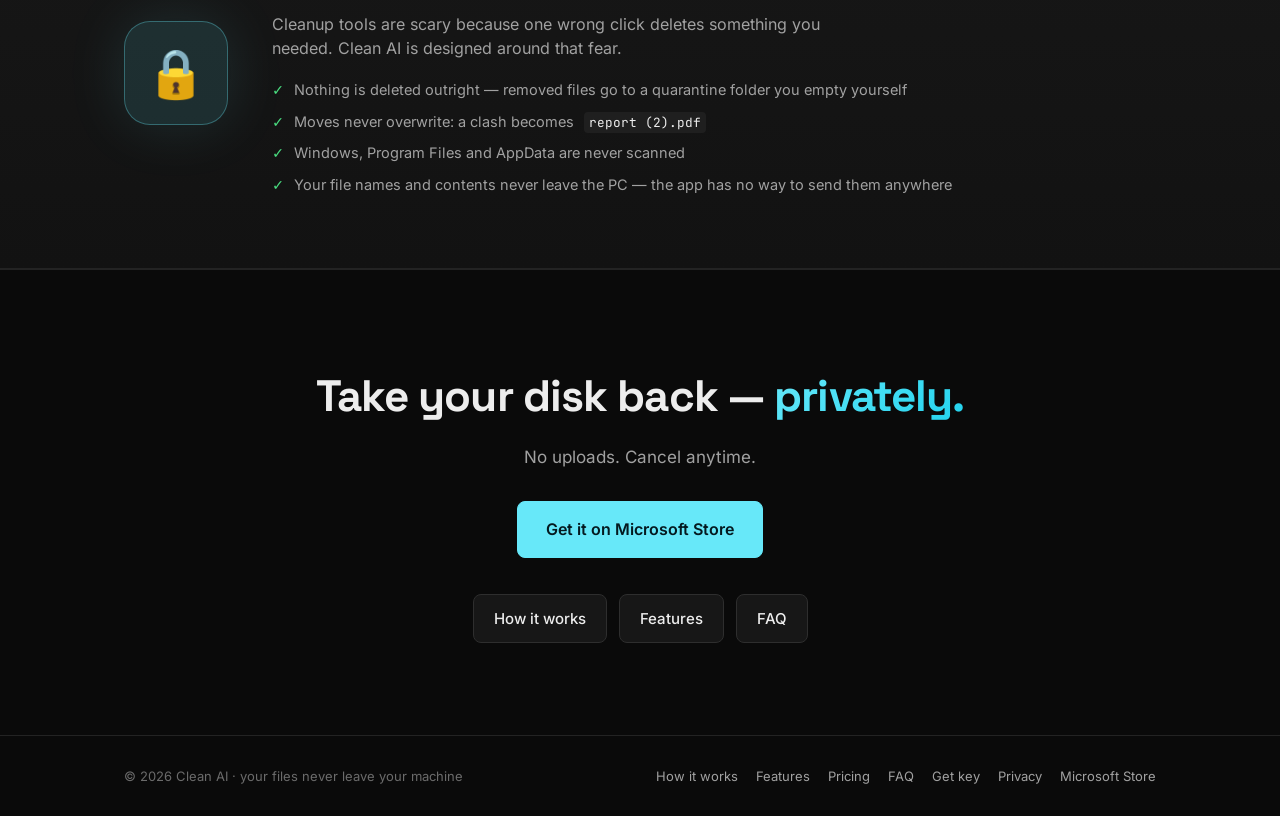
==== commit 495d0352: "Website: separate pages, no free trial Get key now sells Monthly/Yearly only. How it works, Features" ====
--- a/docs/index.html
+++ b/docs/index.html
@@ -5,7 +5,7 @@
   <meta name="viewport" content="width=device-width, initial-scale=1.0" />
   <meta http-equiv="Content-Security-Policy" content="default-src 'self'; connect-src https://api.lemonsqueezy.com; img-src 'self' data:; base-uri 'self'; form-action 'self'" />
   <title>Clean AI — private file organizer for Windows</title>
-  <meta name="description" content="Sort messy folders, find duplicate files and see what is eating your disk. Runs 100% on your PC: no cloud, no accounts, no telemetry. 11-day free trial." />
+  <meta name="description" content="Sort messy folders, find duplicate files and see what is eating your disk. Runs 100% on your PC: no cloud, no accounts, no telemetry." />
   <link rel="icon" type="image/png" href="assets/icon.png" />
 
   <!-- Social previews (Reddit, X, Discord, Product Hunt) -->
@@ -29,10 +29,10 @@
           <span class="name">Clean<span>AI</span></span>
         </a>
         <nav class="nav-links">
-          <a href="#how" class="hide-sm">How it works</a>
-          <a href="#features" class="hide-sm">Features</a>
-          <a href="#pricing" class="hide-sm">Pricing</a>
-          <a href="#faq" class="hide-sm">FAQ</a>
+          <a href="how-it-works.html" class="hide-sm">How it works</a>
+          <a href="features.html" class="hide-sm">Features</a>
+          <a href="pricing.html" class="hide-sm">Pricing</a>
+          <a href="faq.html" class="hide-sm">FAQ</a>
           <a href="trial.html" class="cta">Get key</a>
         </nav>
       </div>
@@ -49,9 +49,9 @@
         </p>
         <div class="hero-actions">
           <a href="#" class="btn primary lg" data-link="download">Get it on Microsoft Store</a>
-          <a href="trial.html" class="btn lg">Get free trial</a>
+          <a href="pricing.html" class="btn lg">See pricing</a>
         </div>
-        <p class="fineprint">11-day free trial · no card · Windows 10 &amp; 11 · Microsoft Store</p>
+        <p class="fineprint">Windows 10 &amp; 11 · Microsoft Store · cancel anytime</p>
 
         <div class="shot">
           <div class="shot-bar">
@@ -70,65 +70,6 @@
         <div><strong>0</strong><span>trackers or analytics</span></div>
         <div><strong>100%</strong><span>of moves undoable</span></div>
         <div><strong>SHA-256</strong><span>verified duplicates</span></div>
-      </div>
-    </section>
-
-    <!-- How it works -->
-    <section class="section" id="how">
-      <div class="container">
-        <div class="section-head">
-          <div class="kicker">How it works</div>
-          <h2>Three steps. You stay in control.</h2>
-          <p>Nothing moves until you have seen the plan.</p>
-        </div>
-        <ol class="how">
-          <li><strong>Pick a folder</strong>Downloads, Desktop, an old backup drive — whatever is a mess.</li>
-          <li><strong>Review the plan</strong>Clean AI shows where every file would go. Anything it isn't sure about lands in "Needs your call" instead of being guessed.</li>
-          <li><strong>Apply — or undo</strong>Files are filed into Photos, Videos, Documents and more. Changed your mind? One click puts any file back.</li>
-        </ol>
-      </div>
-    </section>
-
-    <!-- Features -->
-    <section class="section" id="features">
-      <div class="container">
-        <div class="section-head">
-          <div class="kicker">Features</div>
-          <h2>Everything a tidy drive needs</h2>
-          <p>Six tools in one small app. All of it runs on your own hardware.</p>
-        </div>
-        <div class="features">
-          <div class="feature">
-            <div class="f-icon">🗂️</div>
-            <h3>Organizer</h3>
-            <p>Sorts loose files into Photos, Videos, Music, Documents, Installers and Archives. Review mode by default; auto mode when you trust it.</p>
-          </div>
-          <div class="feature">
-            <div class="f-icon">🔍</div>
-            <h3>Duplicates</h3>
-            <p>Checks size, then a quick hash, then a full SHA-256. Only byte-identical files are reported — even when the names are different.</p>
-          </div>
-          <div class="feature">
-            <div class="f-icon">🧹</div>
-            <h3>Old &amp; junk</h3>
-            <p>Temp files, crash dumps, <code>Thumbs.db</code> and anything untouched for 6+ months. Suggestions only — you choose what goes.</p>
-          </div>
-          <div class="feature">
-            <div class="f-icon">📊</div>
-            <h3>Disk dashboard</h3>
-            <p>Drive usage, a treemap of what is eating space, and your largest folders and files — so you know where the gigabytes went.</p>
-          </div>
-          <div class="feature">
-            <div class="f-icon">↩️</div>
-            <h3>Activity log + Undo</h3>
-            <p>Every move, rename and removal is logged with old path, new path and time. Each row has its own Undo button, even after a restart.</p>
-          </div>
-          <div class="feature">
-            <div class="f-icon">📴</div>
-            <h3>Works offline</h3>
-            <p>No sign-in to use it. Pull the network cable and Clean AI keeps working: the licence only needs to go online once every few weeks.</p>
-          </div>
-        </div>
       </div>
     </section>
 
@@ -151,101 +92,17 @@
       </div>
     </section>
 
-    <!-- Pricing -->
-    <section class="section" id="pricing">
-      <div class="container">
-        <div class="section-head">
-          <div class="kicker">Pricing</div>
-          <h2>Simple pricing</h2>
-          <p>Try everything free for 11 days. Keep it for less than a coffee a week.</p>
-        </div>
-        <div class="pricing">
-          <div class="plan">
-            <span class="tag">Start here</span>
-            <h3>Free trial</h3>
-            <div class="amt">€0 <small>for 11 days</small></div>
-            <p class="sub">No card, no account. Get your trial key and paste it into the app.</p>
-            <ul class="checks">
-              <li>Every feature unlocked</li>
-              <li>Unlimited folders and drives</li>
-              <li>Your files stay where Clean AI put them when it ends</li>
-            </ul>
-            <a href="trial.html" class="btn block lg">Get free trial</a>
-          </div>
-          <div class="plan featured">
-            <span class="tag">Licence</span>
-            <h3>Clean AI Monthly</h3>
-            <div class="amt">€11 <small>/ month</small></div>
-            <p class="sub">Cancel anytime from your account.</p>
-            <ul class="checks">
-              <li>Organizer, Duplicates, Old &amp; junk, Dashboard</li>
-              <li>Activity log with Undo on every change</li>
-              <li>All updates included</li>
-              <li>Licence key emailed instantly</li>
-            </ul>
-            <a href="#" class="btn primary block lg" data-link="checkout">Buy a licence</a>
-            <p class="note">Secure checkout by Lemon Squeezy · VAT handled for you</p>
-          </div>
-          <div class="plan">
-            <span class="tag">Best value</span>
-            <h3>Clean AI Yearly</h3>
-            <div class="amt">€100 <small>/ year</small></div>
-            <p class="sub">Billed annually. Cancel the renewal anytime from your account.</p>
-            <ul class="checks">
-              <li>Organizer, Duplicates, Old &amp; junk, Dashboard</li>
-              <li>Activity log with Undo on every change</li>
-              <li>All updates included</li>
-              <li>Licence key emailed instantly</li>
-            </ul>
-            <a href="#" class="btn block lg" data-link="checkoutYearly">Buy yearly</a>
-            <p class="note">Secure checkout by Lemon Squeezy · VAT handled for you</p>
-          </div>
-        </div>
-      </div>
-    </section>
-
-    <!-- FAQ -->
-    <section class="section" id="faq">
-      <div class="container">
-        <div class="section-head">
-          <div class="kicker">FAQ</div>
-          <h2>Questions</h2>
-        </div>
-        <div class="faq">
-          <details>
-            <summary>Is it really 100% local?</summary>
-            <p>Yes. Scanning, sorting, hashing and the dashboard all run on your PC. The app only goes online for the licence check (your key plus an anonymous device ID, about every 14 days), and it sends nothing about your files. Updates come through the Microsoft Store.</p>
-          </details>
-          <details>
-            <summary>Can it delete something important?</summary>
-            <p>It never deletes outright. "Remove" moves files into a quarantine folder, and every action in the activity log can be undone. System folders are skipped entirely.</p>
-          </details>
-          <details>
-            <summary>What happens when the trial ends?</summary>
-            <p>The app asks for a licence key. Your files stay exactly where Clean AI put them, and nothing is locked or hidden.</p>
-          </details>
-          <details>
-            <summary>How do I get my licence key?</summary>
-            <p>After checkout Lemon Squeezy emails it to you straight away. Paste it into the app under Settings → Licence. Lost it? Open <a href="#" data-link="orders">My Orders</a> and sign in with your email.</p>
-          </details>
-          <details>
-            <summary>How do I cancel or change my card?</summary>
-            <p>Open <a href="#" data-link="orders">My Orders</a> and sign in with the email you bought with. Your renewal date is shown in the app, in the bottom-left corner.</p>
-          </details>
-          <details>
-            <summary>Where do I download it?</summary>
-            <p>From the <a href="#" data-link="download">Microsoft Store</a>. Microsoft checks and signs the app, and the Store installs updates for you.</p>
-          </details>
-        </div>
-      </div>
-    </section>
-
     <!-- Final CTA -->
     <section class="cta-band">
       <div class="container">
         <h2>Take your disk back — <span class="grad">privately.</span></h2>
-        <p>Free for 11 days. No card, no uploads.</p>
+        <p>No uploads. Cancel anytime.</p>
         <a href="#" class="btn primary lg" data-link="download">Get it on Microsoft Store</a>
+        <div class="more-links">
+          <a href="how-it-works.html" class="btn">How it works</a>
+          <a href="features.html" class="btn">Features</a>
+          <a href="faq.html" class="btn">FAQ</a>
+        </div>
       </div>
     </section>
 
@@ -253,8 +110,10 @@
       <div class="container">
         <span>© 2026 Clean AI · your files never leave your machine</span>
         <span class="links">
-          <a href="#pricing">Pricing</a>
-          <a href="#faq">FAQ</a>
+          <a href="how-it-works.html">How it works</a>
+          <a href="features.html">Features</a>
+          <a href="pricing.html">Pricing</a>
+          <a href="faq.html">FAQ</a>
           <a href="trial.html">Get key</a>
           <a href="privacy.html">Privacy</a>
           <a href="#" data-link="download">Microsoft Store</a>
@@ -262,6 +121,6 @@
       </div>
     </footer>
   </div>
-  <script src="app.js"></script>
+  <script src="app.js?v=20261103"></script>
 </body>
 </html>
--- a/docs/styles.css
+++ b/docs/styles.css
@@ -454,3 +454,10 @@
 .buy-row { display: grid; grid-template-columns: 1fr 1fr; gap: 10px; }
 @media (max-width: 560px) { .buy-row { grid-template-columns: 1fr; } }
 .steps { margin: 0 0 22px 18px; padding: 0; color: var(--text-dim); font-size: 14px; line-height: 1.7; }
+
+/* multi-page nav: current page */
+.nav-links a.on { color: var(--text); background: var(--surface-2); }
+.pricing.two { grid-template-columns: repeat(2, 1fr); max-width: 760px; }
+@media (max-width: 860px) { .pricing.two { grid-template-columns: 1fr; } }
+.more-links { display: flex; gap: 12px; justify-content: center; flex-wrap: wrap; margin-top: 36px; }
+.section-head h1 { font-family: var(--display); font-size: clamp(30px, 5vw, 46px); font-weight: 700; letter-spacing: -0.02em; margin-bottom: 12px; line-height: 1.1; }
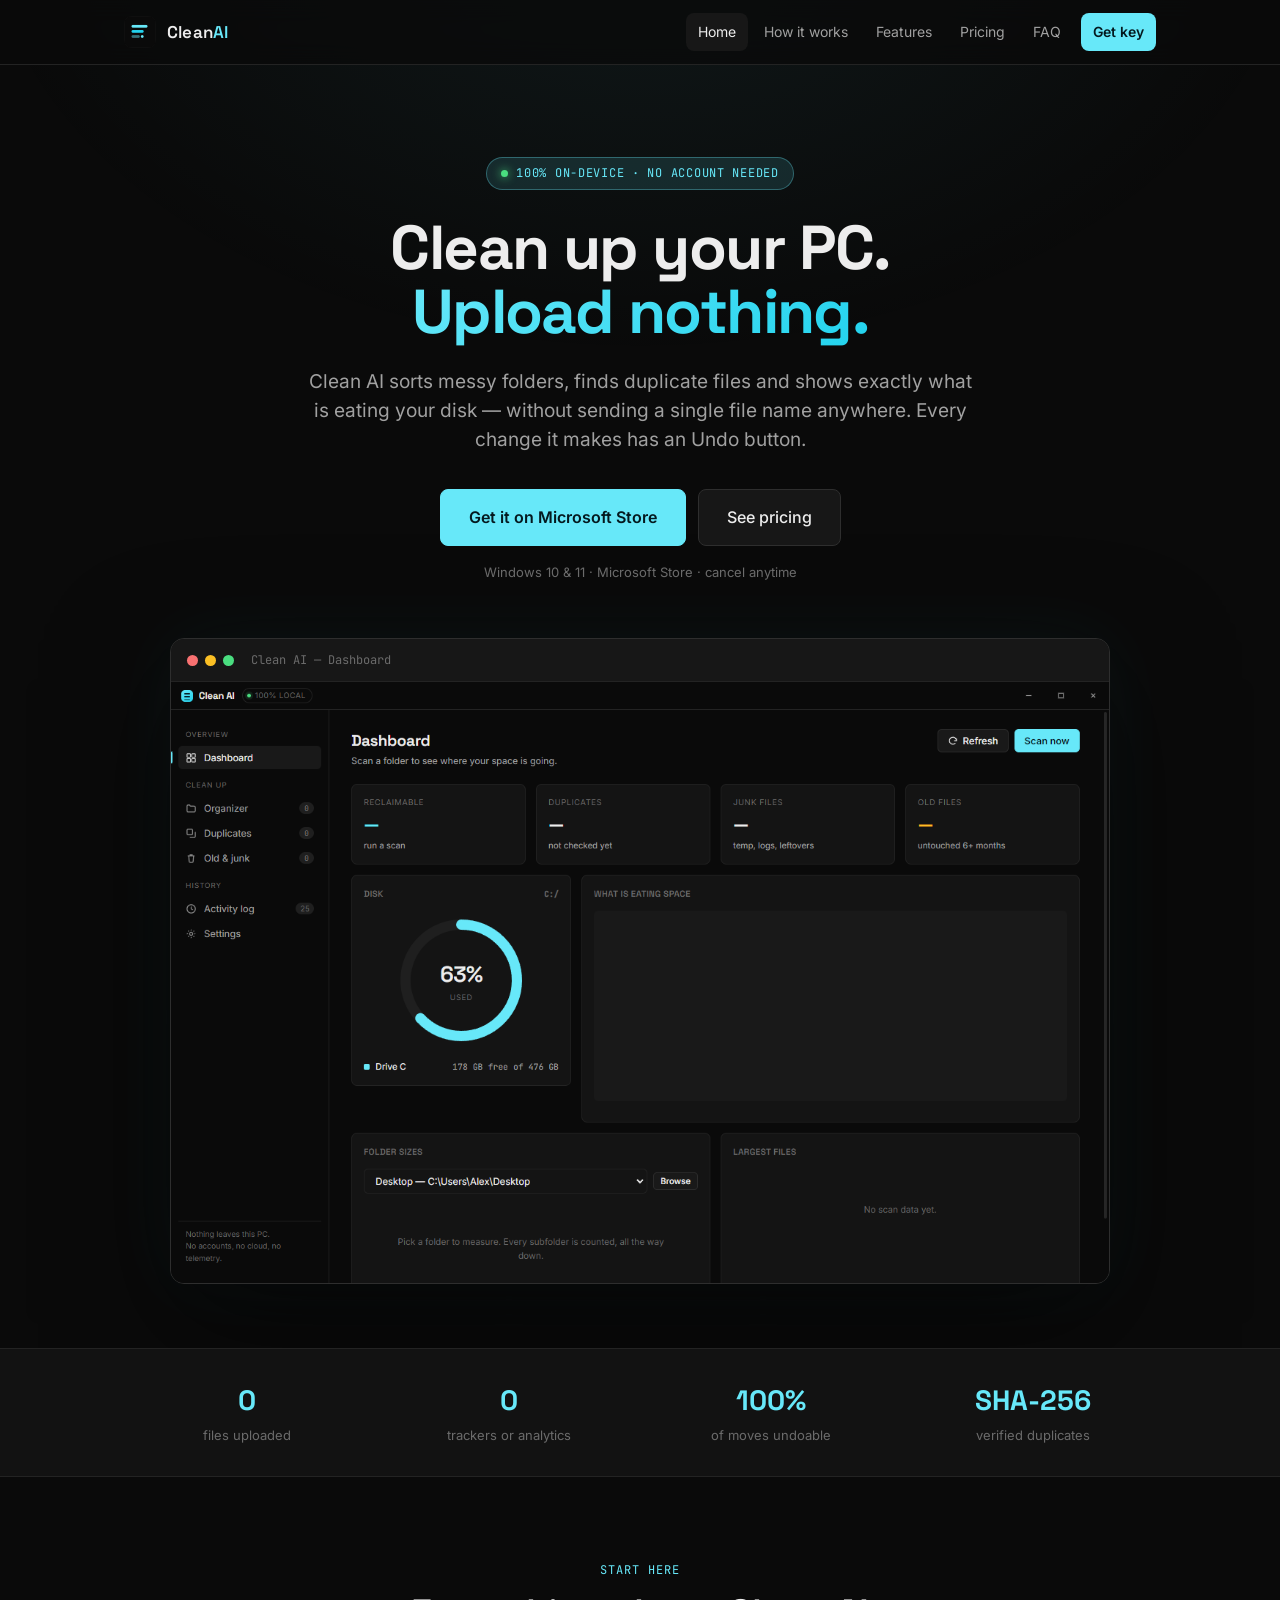
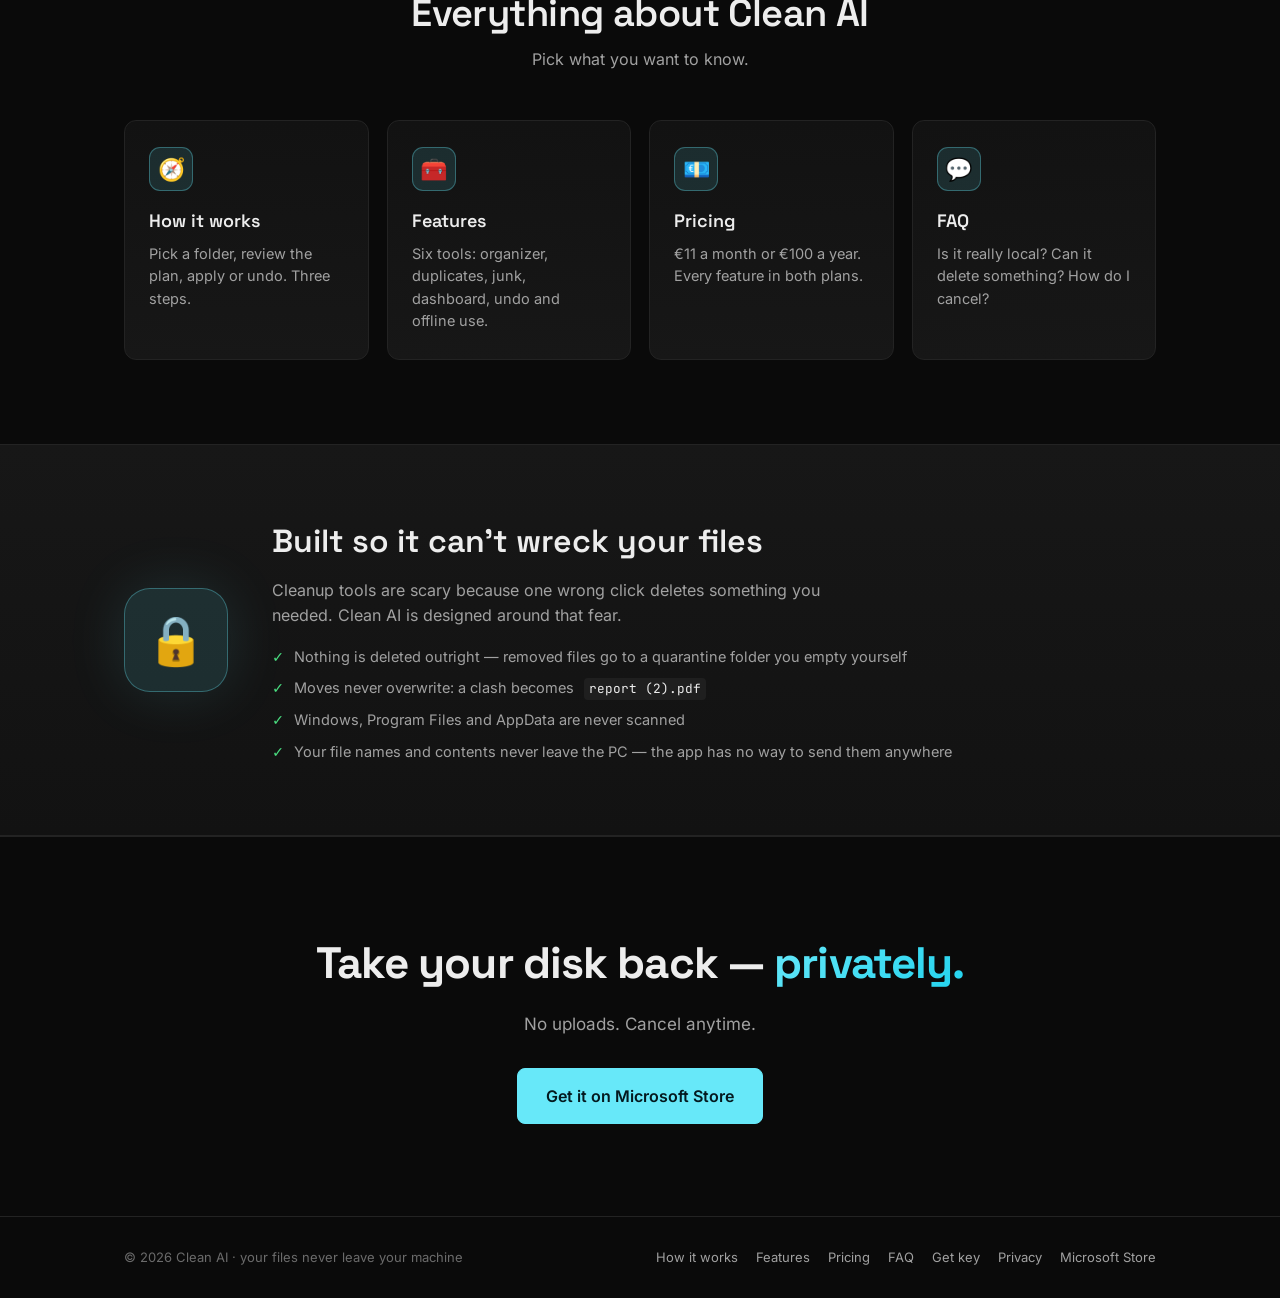
==== commit 9ec751e9: "Website: main page with overview cards, Home tab in the menu Co-Authored-By: Claude Opus 5.5 <norepl" ====
--- a/docs/index.html
+++ b/docs/index.html
@@ -29,6 +29,7 @@
           <span class="name">Clean<span>AI</span></span>
         </a>
         <nav class="nav-links">
+          <a href="index.html" class="hide-sm on" aria-current="page">Home</a>
           <a href="how-it-works.html" class="hide-sm">How it works</a>
           <a href="features.html" class="hide-sm">Features</a>
           <a href="pricing.html" class="hide-sm">Pricing</a>
@@ -73,6 +74,39 @@
       </div>
     </section>
 
+    <!-- Overview: one card per page -->
+    <section class="section">
+      <div class="container">
+        <div class="section-head">
+          <div class="kicker">Start here</div>
+          <h2>Everything about Clean AI</h2>
+          <p>Pick what you want to know.</p>
+        </div>
+        <div class="features four">
+          <a href="how-it-works.html" class="feature">
+            <div class="f-icon">🧭</div>
+            <h3>How it works</h3>
+            <p>Pick a folder, review the plan, apply or undo. Three steps.</p>
+          </a>
+          <a href="features.html" class="feature">
+            <div class="f-icon">🧰</div>
+            <h3>Features</h3>
+            <p>Six tools: organizer, duplicates, junk, dashboard, undo and offline use.</p>
+          </a>
+          <a href="pricing.html" class="feature">
+            <div class="f-icon">💶</div>
+            <h3>Pricing</h3>
+            <p>€11 a month or €100 a year. Every feature in both plans.</p>
+          </a>
+          <a href="faq.html" class="feature">
+            <div class="f-icon">💬</div>
+            <h3>FAQ</h3>
+            <p>Is it really local? Can it delete something? How do I cancel?</p>
+          </a>
+        </div>
+      </div>
+    </section>
+
     <!-- Safety band -->
     <section class="band" id="safety">
       <div class="container">
@@ -98,11 +132,6 @@
         <h2>Take your disk back — <span class="grad">privately.</span></h2>
         <p>No uploads. Cancel anytime.</p>
         <a href="#" class="btn primary lg" data-link="download">Get it on Microsoft Store</a>
-        <div class="more-links">
-          <a href="how-it-works.html" class="btn">How it works</a>
-          <a href="features.html" class="btn">Features</a>
-          <a href="faq.html" class="btn">FAQ</a>
-        </div>
       </div>
     </section>
 
--- a/docs/styles.css
+++ b/docs/styles.css
@@ -461,3 +461,10 @@
 @media (max-width: 860px) { .pricing.two { grid-template-columns: 1fr; } }
 .more-links { display: flex; gap: 12px; justify-content: center; flex-wrap: wrap; margin-top: 36px; }
 .section-head h1 { font-family: var(--display); font-size: clamp(30px, 5vw, 46px); font-weight: 700; letter-spacing: -0.02em; margin-bottom: 12px; line-height: 1.1; }
+
+/* home: one link card per page */
+a.feature { display: block; color: inherit; }
+a.feature:hover { text-decoration: none; }
+.features.four { grid-template-columns: repeat(4, 1fr); }
+@media (max-width: 1040px) { .features.four { grid-template-columns: repeat(2, 1fr); } }
+@media (max-width: 560px) { .features.four { grid-template-columns: 1fr; } }
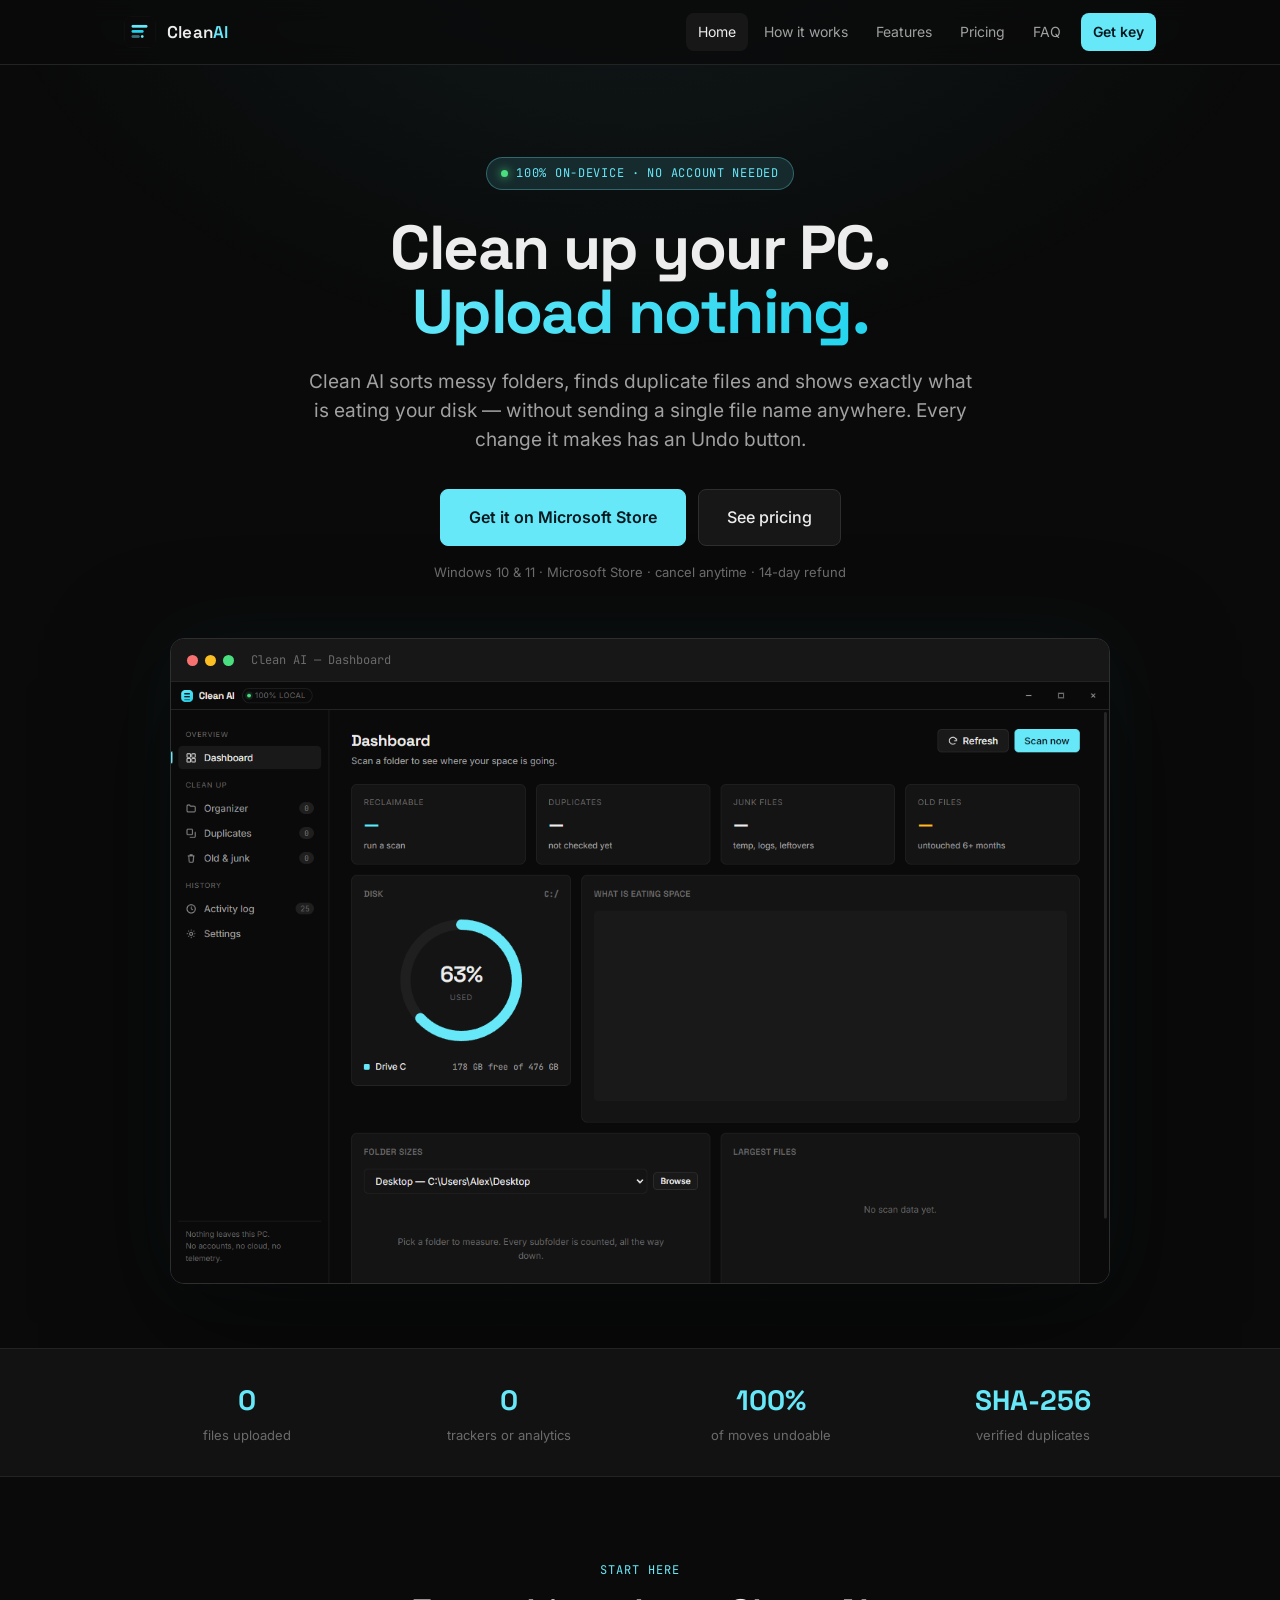
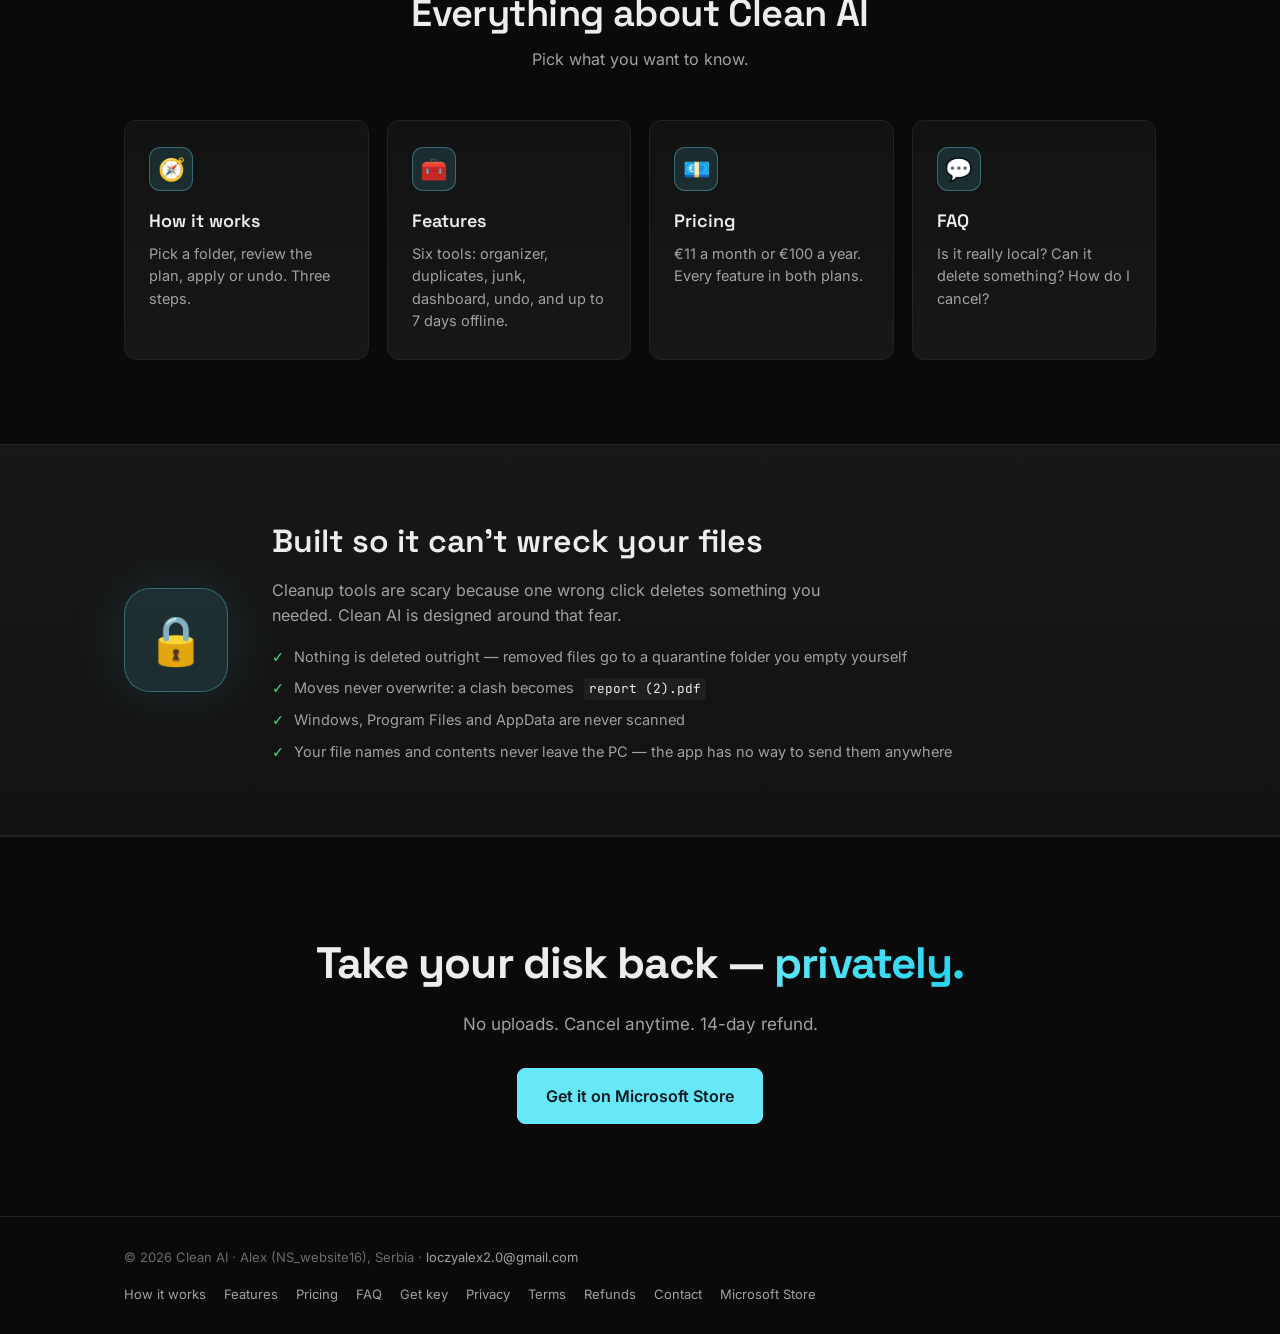
==== commit d80ec227: "Website: terms, refund policy, contact, billing terms, honest offline wording Co-Authored-By: Claude" ====
--- a/docs/index.html
+++ b/docs/index.html
@@ -4,9 +4,25 @@
   <meta charset="UTF-8" />
   <meta name="viewport" content="width=device-width, initial-scale=1.0" />
   <meta http-equiv="Content-Security-Policy" content="default-src 'self'; connect-src https://api.lemonsqueezy.com; img-src 'self' data:; base-uri 'self'; form-action 'self'" />
-  <title>Clean AI — private file organizer for Windows</title>
-  <meta name="description" content="Sort messy folders, find duplicate files and see what is eating your disk. Runs 100% on your PC: no cloud, no accounts, no telemetry." />
+  <title>Clean AI — private PC cleaner and file organizer for Windows</title>
+  <meta name="description" content="A private PC cleaner for Windows: find duplicate files, clear old junk, sort messy folders and see what is eating your disk. Runs 100% on your PC: no cloud, no telemetry." />
+  <link rel="canonical" href="https://alexloczy668-lab.github.io/clean-ai/" />
   <link rel="icon" type="image/png" href="assets/icon.png" />
+  <script type="application/ld+json">
+  {
+    "@context": "https://schema.org",
+    "@type": "SoftwareApplication",
+    "name": "Clean AI",
+    "applicationCategory": "UtilitiesApplication",
+    "operatingSystem": "Windows 10, Windows 11",
+    "description": "Private PC cleaner for Windows. Finds duplicate files, clears old junk, organizes messy folders and shows disk usage. Everything runs locally and every move can be undone.",
+    "url": "https://alexloczy668-lab.github.io/clean-ai/",
+    "offers": [
+      { "@type": "Offer", "price": "11", "priceCurrency": "EUR", "description": "Monthly" },
+      { "@type": "Offer", "price": "100", "priceCurrency": "EUR", "description": "Yearly" }
+    ]
+  }
+  </script>
 
   <!-- Social previews (Reddit, X, Discord, Product Hunt) -->
   <meta property="og:type" content="website" />
@@ -52,7 +68,7 @@
           <a href="#" class="btn primary lg" data-link="download">Get it on Microsoft Store</a>
           <a href="pricing.html" class="btn lg">See pricing</a>
         </div>
-        <p class="fineprint">Windows 10 &amp; 11 · Microsoft Store · cancel anytime</p>
+        <p class="fineprint">Windows 10 &amp; 11 · Microsoft Store · cancel anytime · 14-day refund</p>
 
         <div class="shot">
           <div class="shot-bar">
@@ -91,7 +107,7 @@
           <a href="features.html" class="feature">
             <div class="f-icon">🧰</div>
             <h3>Features</h3>
-            <p>Six tools: organizer, duplicates, junk, dashboard, undo and offline use.</p>
+            <p>Six tools: organizer, duplicates, junk, dashboard, undo, and up to 7 days offline.</p>
           </a>
           <a href="pricing.html" class="feature">
             <div class="f-icon">💶</div>
@@ -130,14 +146,14 @@
     <section class="cta-band">
       <div class="container">
         <h2>Take your disk back — <span class="grad">privately.</span></h2>
-        <p>No uploads. Cancel anytime.</p>
+        <p>No uploads. Cancel anytime. 14-day refund.</p>
         <a href="#" class="btn primary lg" data-link="download">Get it on Microsoft Store</a>
       </div>
     </section>
 
     <footer class="site-foot">
       <div class="container">
-        <span>© 2026 Clean AI · your files never leave your machine</span>
+        <span>© 2026 Clean AI · Alex (NS_website16), Serbia · <a href="mailto:loczyalex2.0@gmail.com">loczyalex2.0@gmail.com</a></span>
         <span class="links">
           <a href="how-it-works.html">How it works</a>
           <a href="features.html">Features</a>
@@ -145,6 +161,9 @@
           <a href="faq.html">FAQ</a>
           <a href="trial.html">Get key</a>
           <a href="privacy.html">Privacy</a>
+          <a href="terms.html">Terms</a>
+          <a href="refund.html">Refunds</a>
+          <a href="contact.html">Contact</a>
           <a href="#" data-link="download">Microsoft Store</a>
         </span>
       </div>
--- a/docs/styles.css
+++ b/docs/styles.css
@@ -468,3 +468,27 @@
 .features.four { grid-template-columns: repeat(4, 1fr); }
 @media (max-width: 1040px) { .features.four { grid-template-columns: repeat(2, 1fr); } }
 @media (max-width: 560px) { .features.four { grid-template-columns: 1fr; } }
+
+/* ============================================================
+   Policy pages (privacy, terms, refunds, contact)
+   ============================================================ */
+.policy { max-width: 760px; padding-top: 48px; padding-bottom: 72px; }
+.policy h1 { font-family: var(--display); font-size: 34px; font-weight: 600; letter-spacing: -0.01em; margin-bottom: 6px; }
+.policy .updated { color: var(--text-dim); font-size: 14px; margin-bottom: 32px; }
+.policy h2 { font-family: var(--display); font-size: 20px; font-weight: 600; margin: 34px 0 10px; }
+.policy p, .policy li { color: var(--text-dim); line-height: 1.7; font-size: 15px; }
+.policy p { margin-bottom: 12px; }
+.policy ul, .policy ol { margin: 0 0 12px 20px; }
+.policy li { margin-bottom: 6px; }
+.policy strong { color: var(--text); }
+.policy a { color: var(--accent); }
+.policy table { width: 100%; border-collapse: collapse; margin: 8px 0 16px; font-size: 14px; }
+.policy th, .policy td { text-align: left; vertical-align: top; padding: 10px 12px; border-bottom: 1px solid var(--border); color: var(--text-dim); }
+.policy th { color: var(--text); font-weight: 600; }
+.policy .box { border: 1px solid var(--border); border-radius: 12px; padding: 16px 18px; margin: 8px 0 20px; }
+.policy .box p:last-child { margin-bottom: 0; }
+@media (max-width: 600px) { .policy th, .policy td { padding: 8px 6px; } }
+
+/* Billing summary under buy buttons */
+.billing-terms { color: var(--text-dim); font-size: 13px; line-height: 1.6; margin-top: 14px; text-align: center; }
+.billing-terms a { color: var(--accent); }
